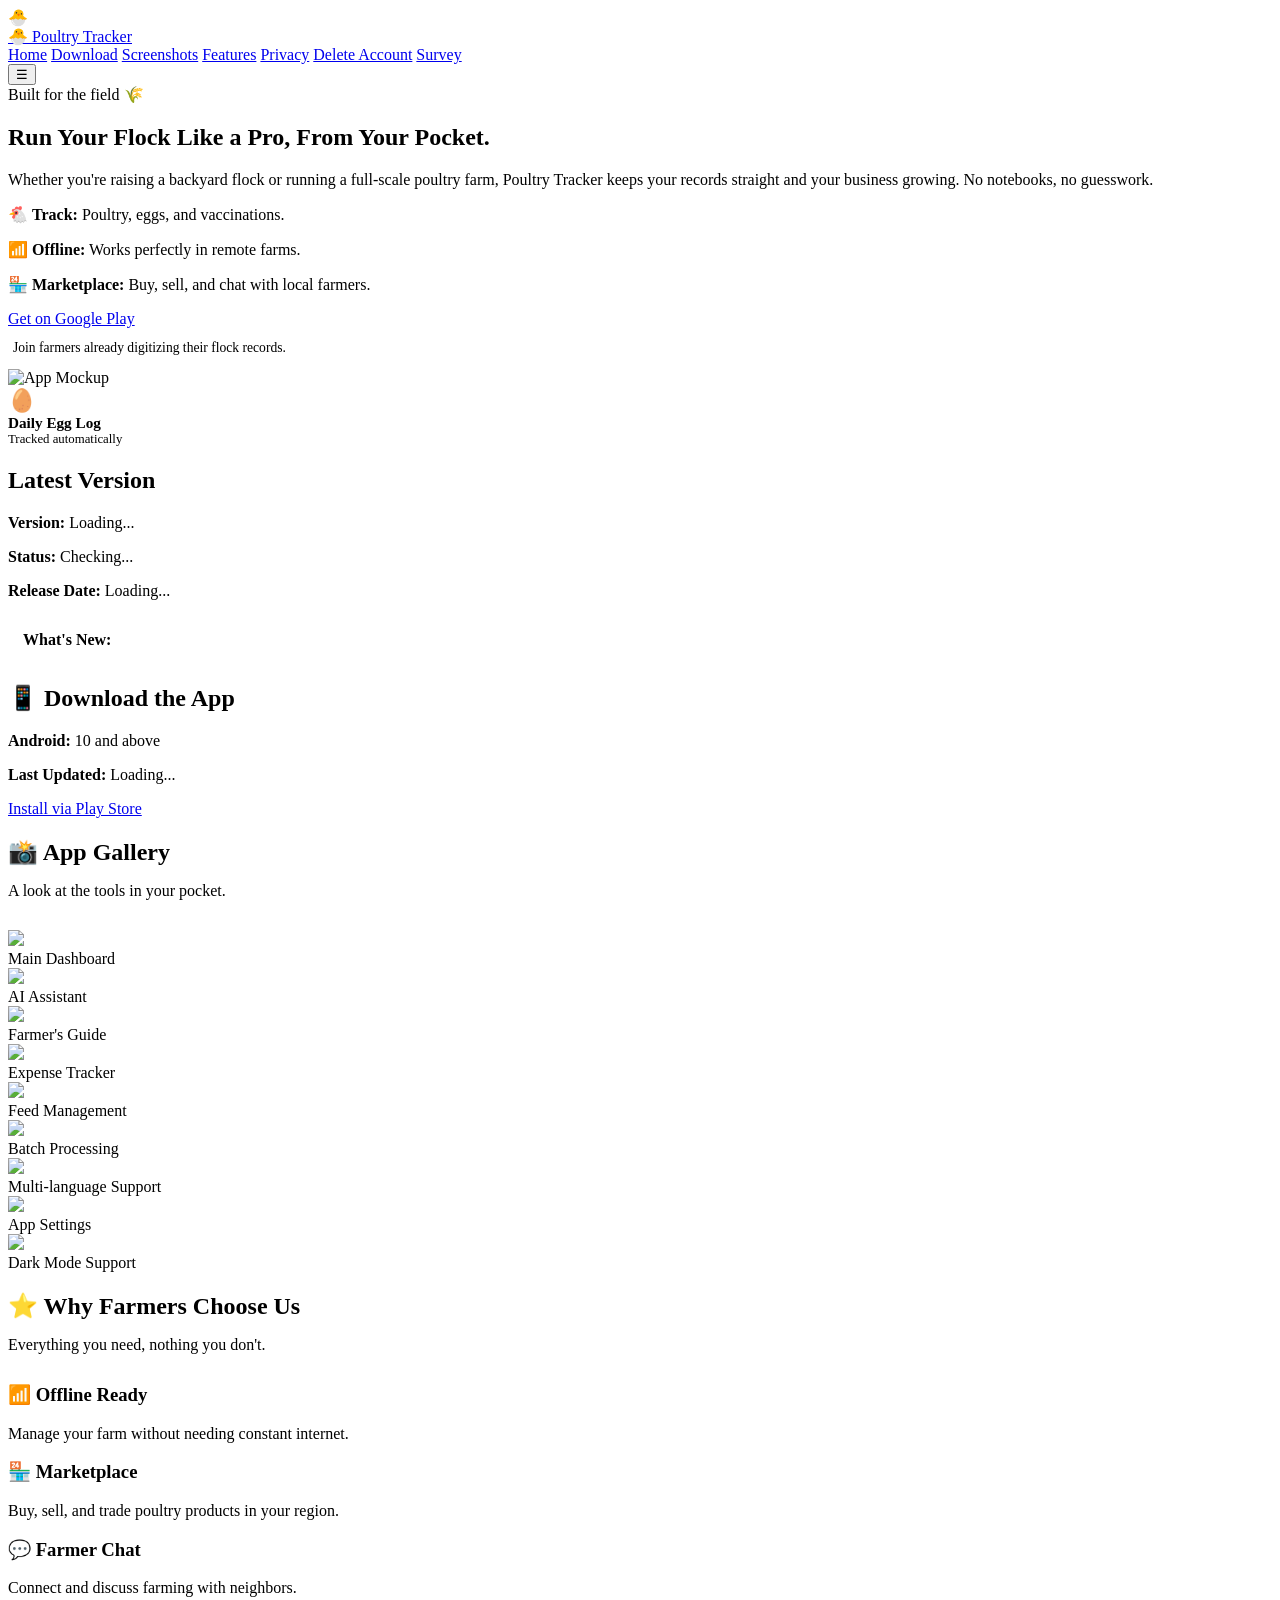
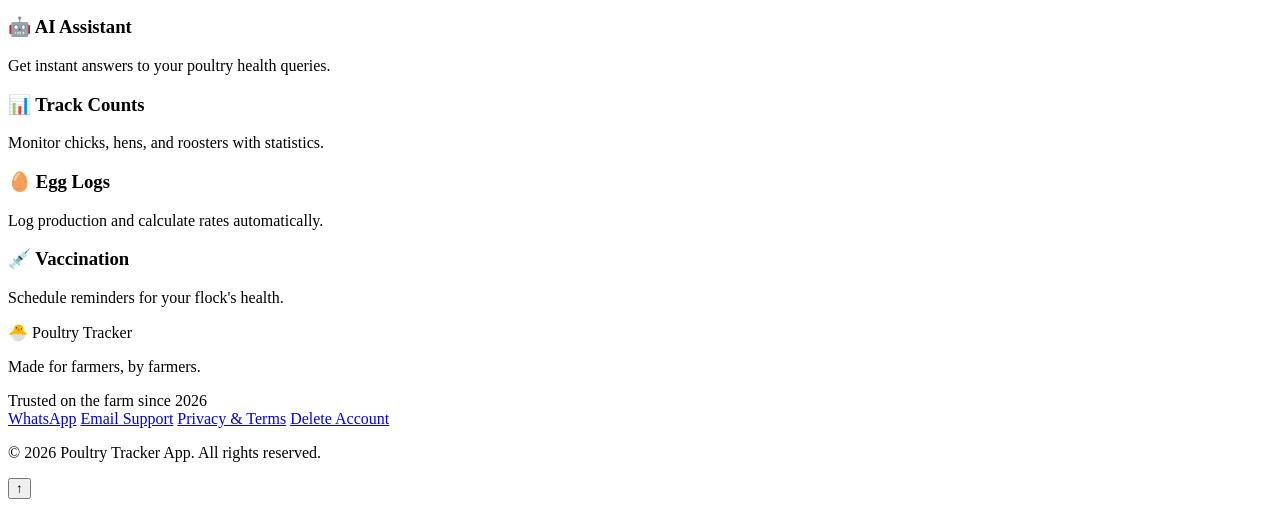
==== index.html @ 91d33f5c "update" ====
<!DOCTYPE html>
<html lang="en">
<head>
    <meta charset="UTF-8">
    <meta name="viewport" content="width=device-width, initial-scale=1.0">
    <title>Poultry Tracker App - Flock Management</title>
    <link href="https://fonts.googleapis.com/css2?family=Fraunces:wght@600;700&family=Inter:wght@400;500;600;700&display=swap" rel="stylesheet">
    <link rel="stylesheet" href="./css/styles.css">
    <link rel="icon" href="data:image/svg+xml,<svg xmlns=%22http://www.w3.org/2000/svg%22 viewBox=%220 0 100 100%22><text y=%22.9em%22 font-size=%2290%22>🐣</text></svg>">
</head>
<body>
    <div class="page-loader" id="pageLoader">🐣</div>

    <nav class="main-nav" id="mainNav">
        <div class="nav-container">
            <a href="index.html" class="nav-logo"><span>🐣</span> Poultry Tracker</a>
            <div class="nav-links" id="navLinks">
                <a href="#home" class="nav-link">Home</a>
                <a href="#download" class="nav-link">Download</a>
                <a href="#screenshots" class="nav-link">Screenshots</a>
                <a href="#features" class="nav-link">Features</a>
                <a href="privacy.html" class="nav-link">Privacy</a>
                <a href="delete.html" class="nav-link">Delete Account</a>
                <a href="survey/index.html" class="nav-link">Survey</a>
            </div>
            <button class="mobile-menu-btn" id="mobileMenuBtn">☰</button>
        </div>
    </nav>

    <section class="hero" id="home">
        <div class="hero-container">
            <div class="hero-content">
                <span class="badge">Built for the field 🌾</span>
                <h1 class="hero-title">Run Your Flock Like a Pro, <span>From Your Pocket.</span></h1>

                <p class="hero-subtitle">
                    Whether you're raising a backyard flock or running a full-scale poultry farm, Poultry Tracker
                    keeps your records straight and your business growing. No notebooks, no guesswork.
                </p>

                <div class="hero-features-mini">
                    <p>🐔 <strong>Track:</strong> Poultry, eggs, and vaccinations.</p>
                    <p>📶 <strong>Offline:</strong> Works perfectly in remote farms.</p>
                    <p>🏪 <strong>Marketplace:</strong> Buy, sell, and chat with local farmers.</p>
                </div>

                <div>
                    <a href="https://play.google.com/store/apps/details?id=com.knightdale.poultrytracker" class="download-btn">
                        <span>Get on Google Play</span>
                    </a>
                    <p style="font-size: 0.85rem; color: var(--soil-soft); margin-top: 12px; margin-left: 5px;">
                        Join farmers already digitizing their flock records.
                    </p>
                </div>
            </div>

            <div class="hero-mockup">
                <div class="mockup-wrapper">
                    <img src="images/menu.jpeg" alt="App Mockup">
                    <div class="floating-stat">
                        <span style="font-size: 1.4rem;">🥚</span>
                        <div>
                            <div style="font-weight: 700; font-size: 0.95rem;">Daily Egg Log</div>
                            <div style="font-size: 0.8rem; color: var(--soil-soft);">Tracked automatically</div>
                        </div>
                    </div>
                </div>
            </div>
        </div>
    </section>

    <div class="section-divider"></div>

    <div class="section">
        <h2>Latest Version</h2>
        <div class="version-card" id="version">
            <p><strong>Version:</strong> <span id="versionNumber">Loading...</span></p>
            <p><strong>Status:</strong> <span id="updateStatus">Checking...</span></p>
            <p><strong>Release Date:</strong> <span id="releaseDate">Loading...</span></p>
            <div style="margin-top: 15px; padding: 15px; background: var(--bg-main); border-radius: 12px;">
                <strong>What's New:</strong>
                <div id="releaseNotes"></div>
            </div>
        </div>
    </div>

    <section class="section" id="download">
        <h2>📱 Download the App</h2>
        <div class="version-card">
            <p><strong>Android:</strong> 10 and above</p>
            <p><strong>Last Updated:</strong> <span id="lastUpdated">Loading...</span></p>
        </div>
        <a href="https://play.google.com/store/apps/details?id=com.knightdale.poultrytracker" class="download-btn" style="margin: 20px 0;">
            <span>Install via Play Store</span>
        </a>
    </section>

    <div class="section-divider"></div>

    <section class="section" id="screenshots">
        <h2 style="margin-bottom: 8px;">📸 App Gallery</h2>
        <p style="color: var(--soil-soft); margin-bottom: 30px;">A look at the tools in your pocket.</p>
        <div class="screenshot-grid">
            <div class="screenshot-item"><img src="images/menu.jpeg"><div class="screenshot-caption">Main Dashboard</div></div>
            <div class="screenshot-item"><img src="images/chatbot.jpeg"><div class="screenshot-caption">AI Assistant</div></div>
            <div class="screenshot-item"><img src="images/farmers-guide.jpeg"><div class="screenshot-caption">Farmer's Guide</div></div>
            <div class="screenshot-item"><img src="images/expenses.jpeg"><div class="screenshot-caption">Expense Tracker</div></div>
            <div class="screenshot-item"><img src="images/poultryfeeds.jpeg"><div class="screenshot-caption">Feed Management</div></div>
            <div class="screenshot-item"><img src="images/processing.jpeg"><div class="screenshot-caption">Batch Processing</div></div>
            <div class="screenshot-item"><img src="images/languages.jpeg"><div class="screenshot-caption">Multi-language Support</div></div>
            <div class="screenshot-item"><img src="images/settings.jpeg"><div class="screenshot-caption">App Settings</div></div>
            <div class="screenshot-item"><img src="images/dark-theme.jpeg"><div class="screenshot-caption">Dark Mode Support</div></div>
        </div>
    </section>

    <div class="section-divider"></div>

    <section class="section" id="features">
        <h2 style="margin-bottom: 8px;">⭐ Why Farmers Choose Us</h2>
        <p style="color: var(--soil-soft); margin-bottom: 30px;">Everything you need, nothing you don't.</p>
        <div class="features-grid">
            <div class="feature-card"><h3>📶 Offline Ready</h3><p>Manage your farm without needing constant internet.</p></div>
            <div class="feature-card"><h3>🏪 Marketplace</h3><p>Buy, sell, and trade poultry products in your region.</p></div>
            <div class="feature-card"><h3>💬 Farmer Chat</h3><p>Connect and discuss farming with neighbors.</p></div>
            <div class="feature-card"><h3>🤖 AI Assistant</h3><p>Get instant answers to your poultry health queries.</p></div>
            <div class="feature-card"><h3>📊 Track Counts</h3><p>Monitor chicks, hens, and roosters with statistics.</p></div>
            <div class="feature-card"><h3>🥚 Egg Logs</h3><p>Log production and calculate rates automatically.</p></div>
            <div class="feature-card"><h3>💉 Vaccination</h3><p>Schedule reminders for your flock's health.</p></div>
        </div>
    </section>

    <footer>
        <p class="footer-tagline">🐣 Poultry Tracker</p>
        <p>Made for farmers, by farmers.</p>
        <div class="footer-stamp">Trusted on the farm since 2026</div>
        <div class="contact-links">
            <a href="https://wa.me/254799610782" class="contact-link">WhatsApp</a>
            <a href="mailto:jonahjjed@gmail.com" class="contact-link">Email Support</a>
            <a href="privacy.html" class="contact-link">Privacy & Terms</a>
            <a href="delete-account.html" class="contact-link">Delete Account</a>
        </div>
        <p class="footer-copy">&copy; 2026 Poultry Tracker App. All rights reserved.</p>
    </footer>

    <button class="back-to-top" id="backToTop">↑</button>

    <script src="./js/app.js"></script>
</body>
</html>
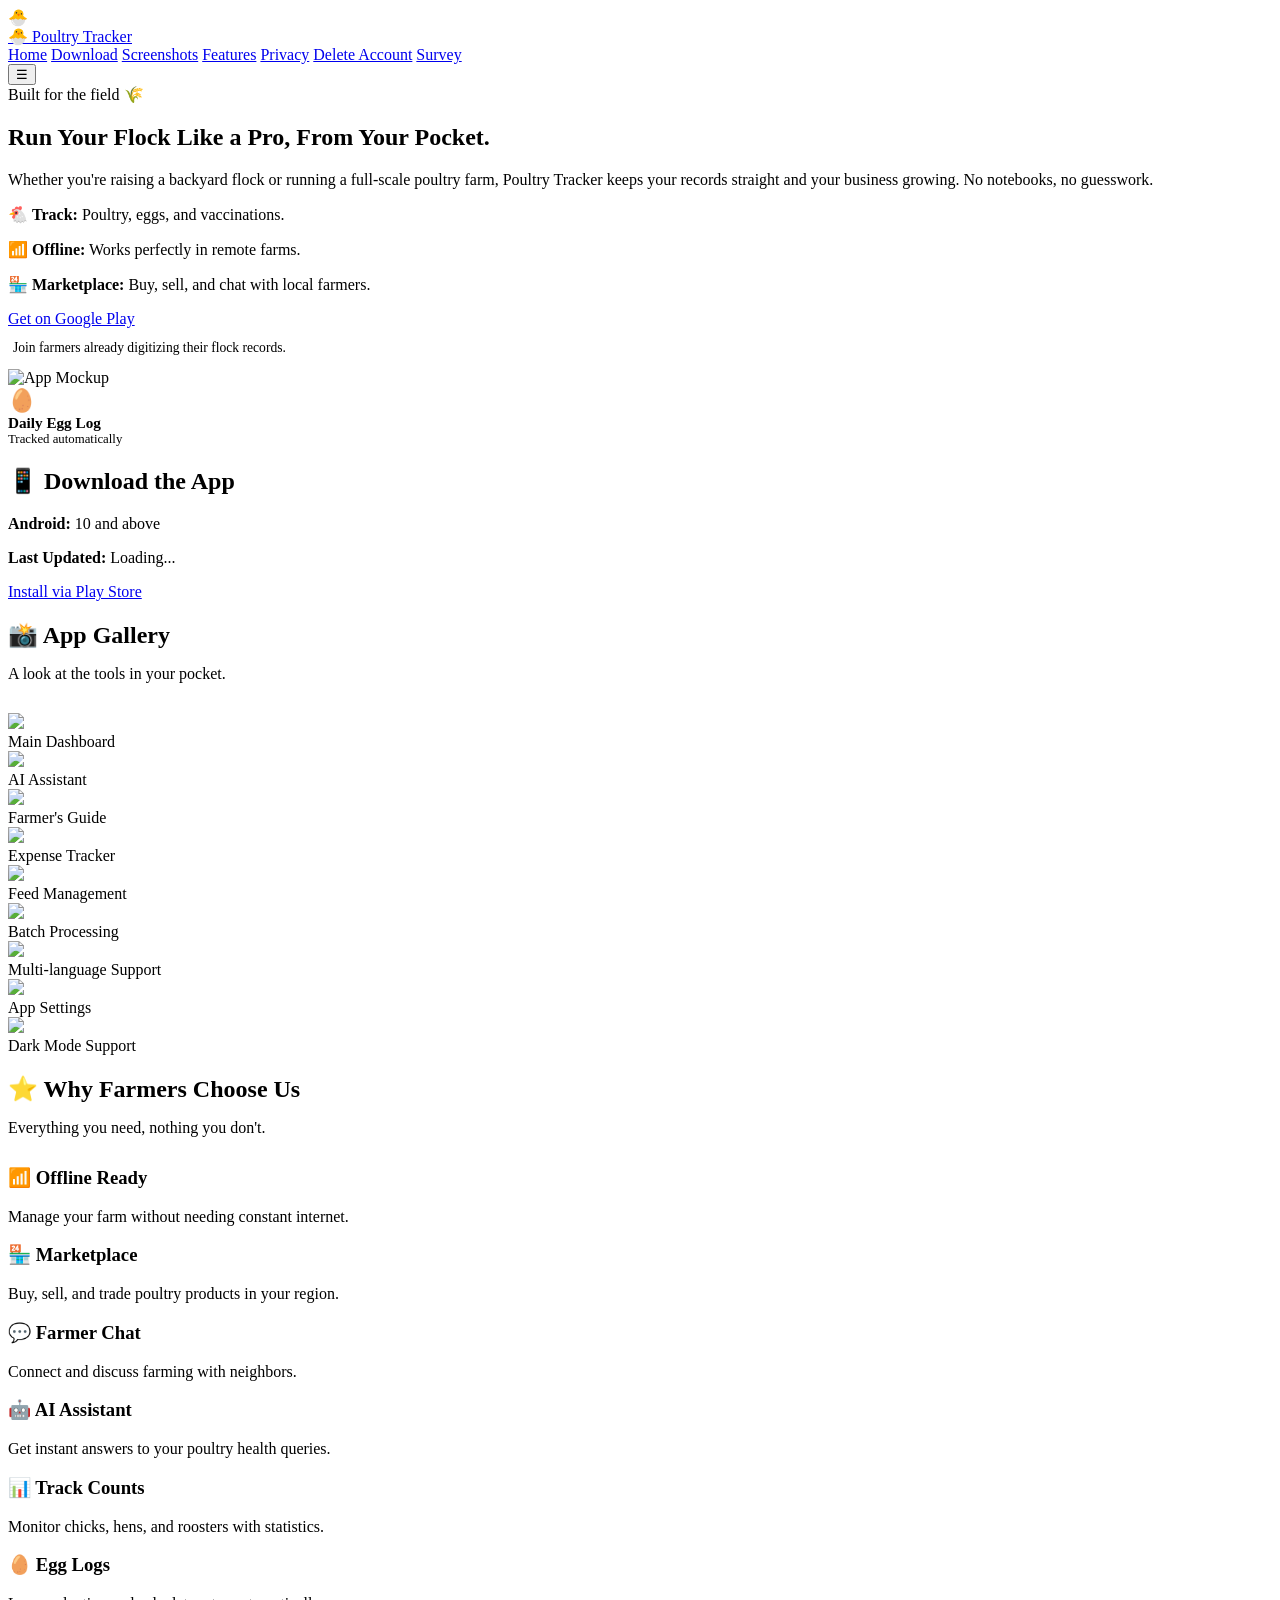
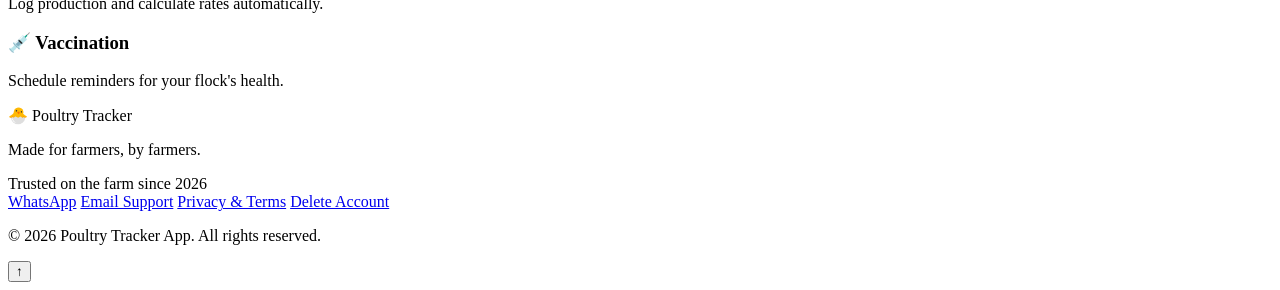
==== commit a2ea6062: "commit" ====
--- a/index.html
+++ b/index.html
@@ -71,19 +71,6 @@
 
     <div class="section-divider"></div>
 
-    <div class="section">
-        <h2>Latest Version</h2>
-        <div class="version-card" id="version">
-            <p><strong>Version:</strong> <span id="versionNumber">Loading...</span></p>
-            <p><strong>Status:</strong> <span id="updateStatus">Checking...</span></p>
-            <p><strong>Release Date:</strong> <span id="releaseDate">Loading...</span></p>
-            <div style="margin-top: 15px; padding: 15px; background: var(--bg-main); border-radius: 12px;">
-                <strong>What's New:</strong>
-                <div id="releaseNotes"></div>
-            </div>
-        </div>
-    </div>
-
     <section class="section" id="download">
         <h2>📱 Download the App</h2>
         <div class="version-card">
@@ -134,10 +121,10 @@
         <p>Made for farmers, by farmers.</p>
         <div class="footer-stamp">Trusted on the farm since 2026</div>
         <div class="contact-links">
-            <a href="https://wa.me/254799610782" class="contact-link">WhatsApp</a>
-            <a href="mailto:jonahjjed@gmail.com" class="contact-link">Email Support</a>
+            <a href="https://wa.me/2547100530702" class="contact-link">WhatsApp</a>
+            <a href="mailto:poultrytracker1@gmail.com" class="contact-link">Email Support</a>
             <a href="privacy.html" class="contact-link">Privacy & Terms</a>
-            <a href="delete-account.html" class="contact-link">Delete Account</a>
+            <a href="delete.html" class="contact-link">Delete Account</a>
         </div>
         <p class="footer-copy">&copy; 2026 Poultry Tracker App. All rights reserved.</p>
     </footer>
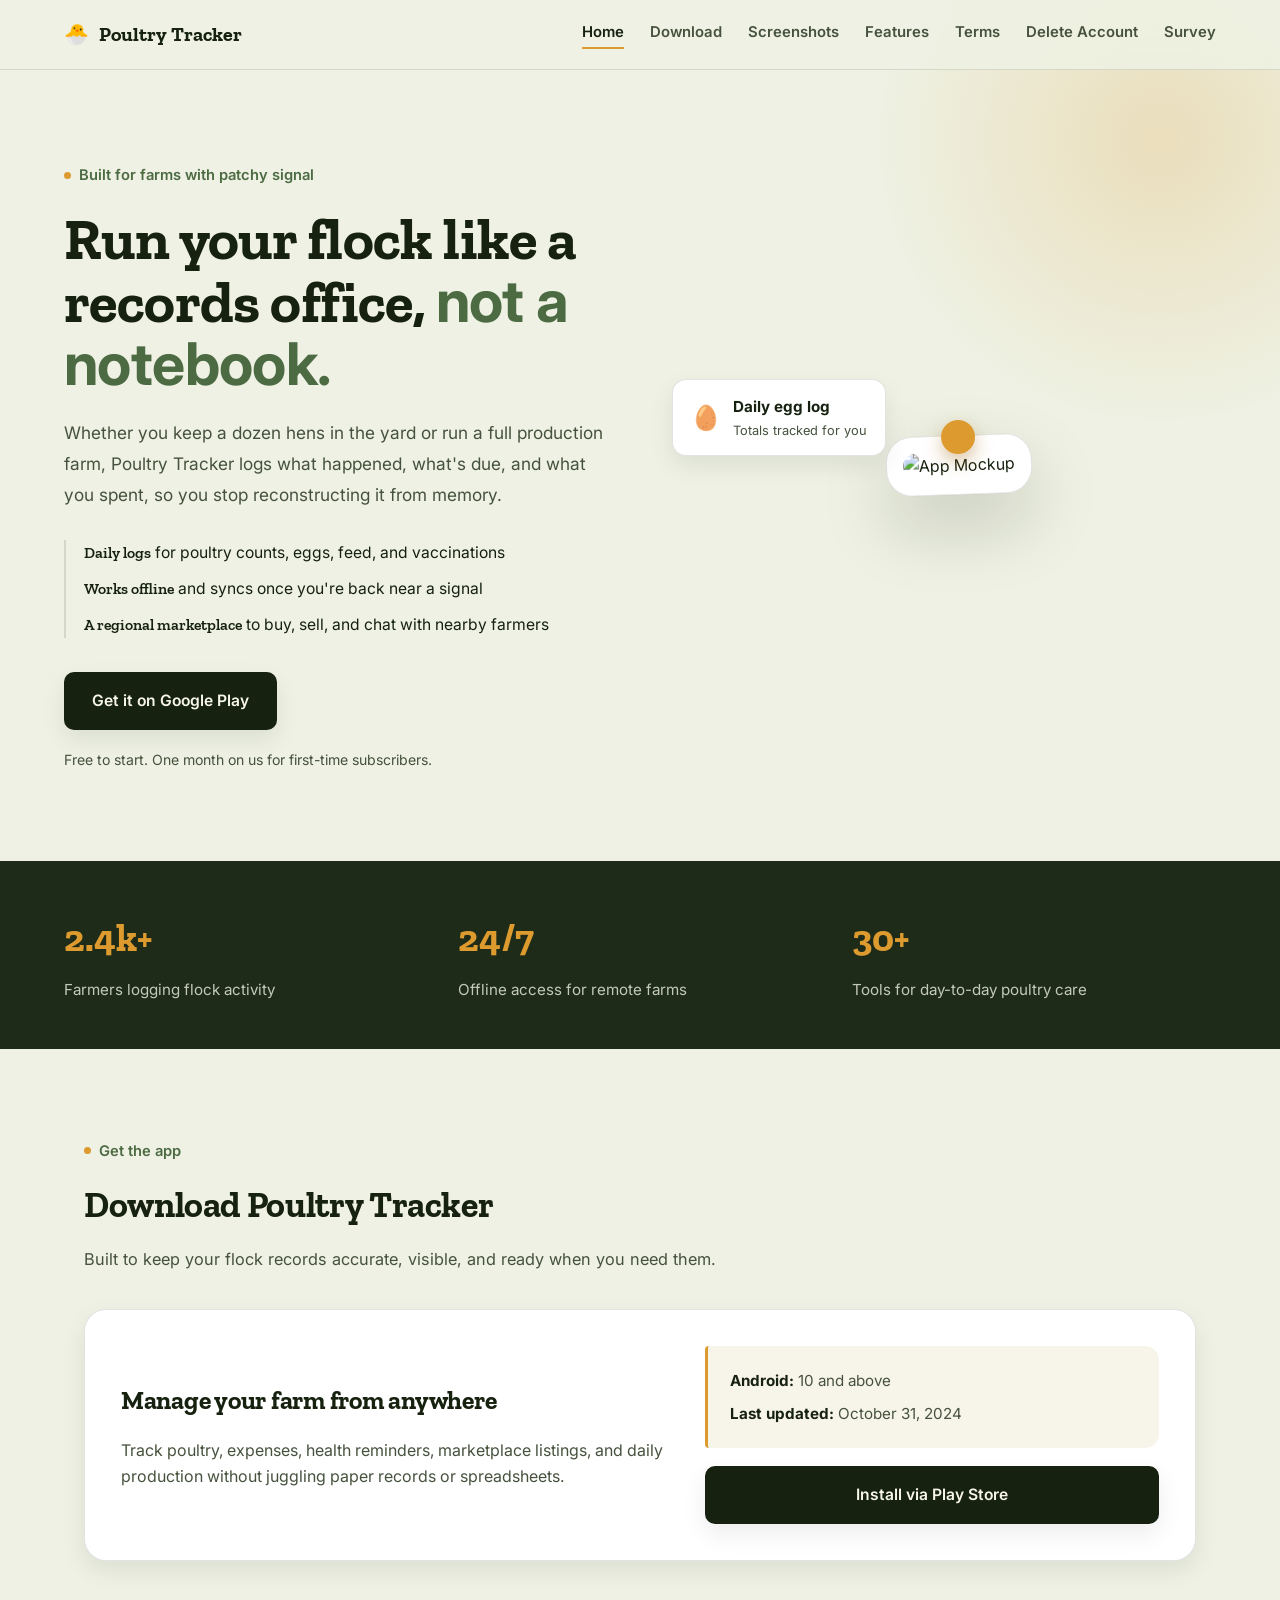
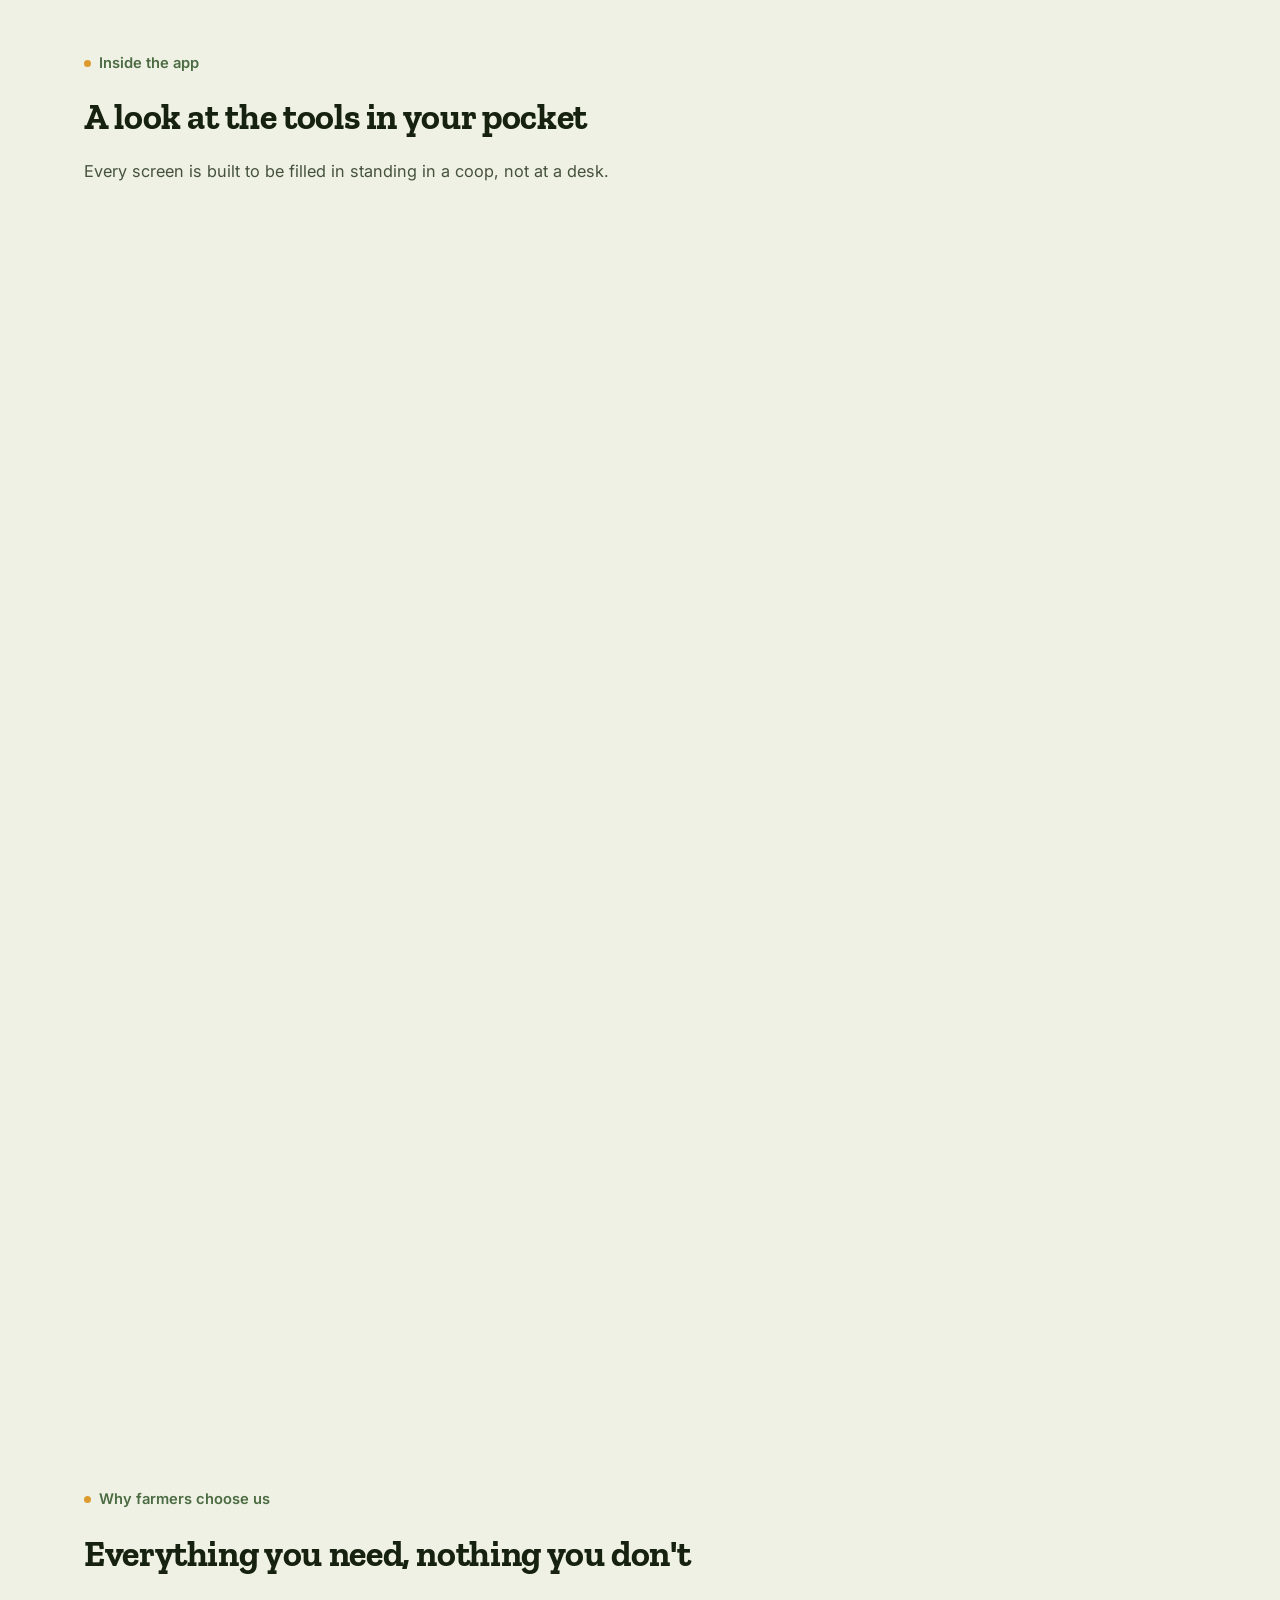
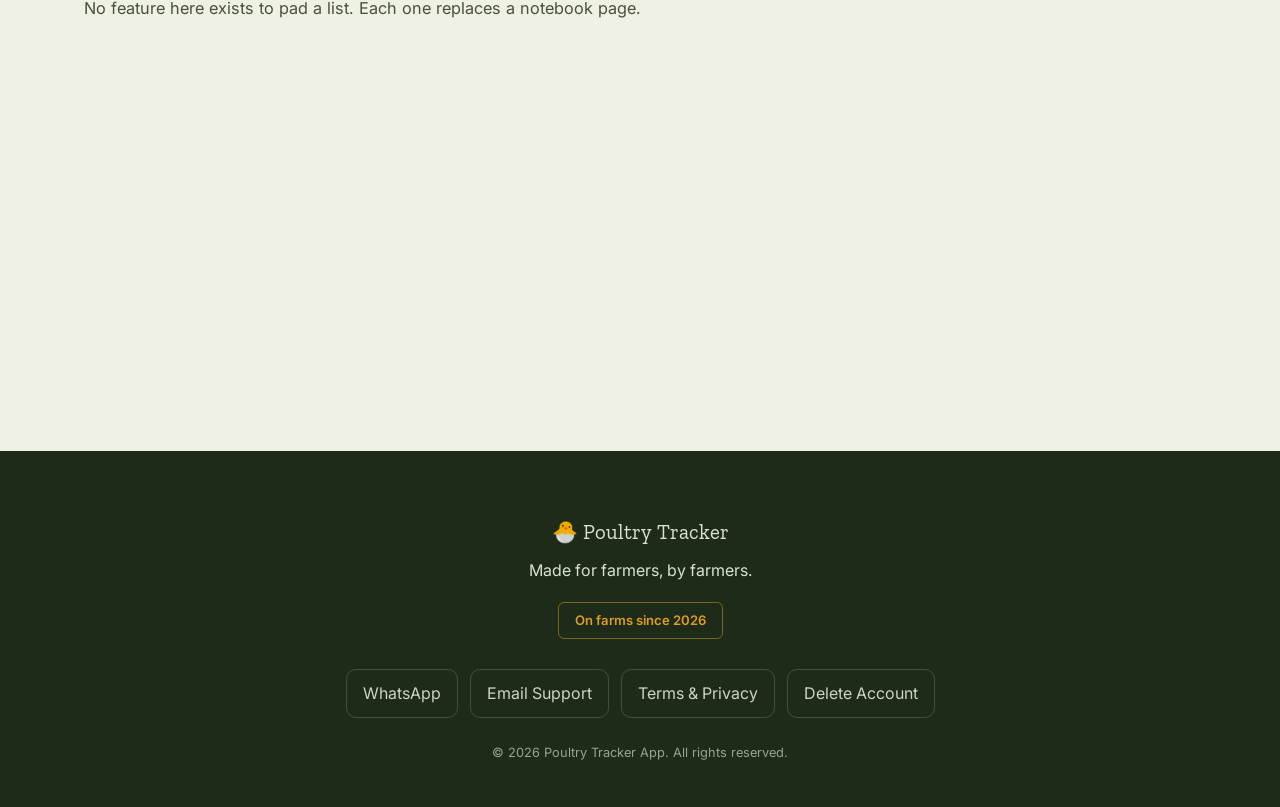
==== commit 996a48ae: "UPDATE" ====
--- a/index.html
+++ b/index.html
@@ -4,7 +4,7 @@
     <meta charset="UTF-8">
     <meta name="viewport" content="width=device-width, initial-scale=1.0">
     <title>Poultry Tracker App - Flock Management</title>
-    <link href="https://fonts.googleapis.com/css2?family=Fraunces:wght@600;700&family=Inter:wght@400;500;600;700&display=swap" rel="stylesheet">
+    <link href="https://fonts.googleapis.com/css2?family=Zilla+Slab:wght@500;600;700&family=Inter:wght@400;500;600;700&display=swap" rel="stylesheet">
     <link rel="stylesheet" href="./css/styles.css">
     <link rel="icon" href="data:image/svg+xml,<svg xmlns=%22http://www.w3.org/2000/svg%22 viewBox=%220 0 100 100%22><text y=%22.9em%22 font-size=%2290%22>🐣</text></svg>">
 </head>
@@ -19,7 +19,7 @@
                 <a href="#download" class="nav-link">Download</a>
                 <a href="#screenshots" class="nav-link">Screenshots</a>
                 <a href="#features" class="nav-link">Features</a>
-                <a href="privacy.html" class="nav-link">Privacy</a>
+                <a href="privacy.html" class="nav-link">Terms</a>
                 <a href="delete.html" class="nav-link">Delete Account</a>
                 <a href="survey/index.html" class="nav-link">Survey</a>
             </div>
@@ -28,65 +28,95 @@
     </nav>
 
     <section class="hero" id="home">
+        <div class="hero-bg" id="heroBg"></div>
         <div class="hero-container">
             <div class="hero-content">
-                <span class="badge">Built for the field 🌾</span>
-                <h1 class="hero-title">Run Your Flock Like a Pro, <span>From Your Pocket.</span></h1>
+                <span class="eyebrow">Built for farms with patchy signal</span>
+                <h1 class="hero-title">Run your flock like a records office, <em>not a notebook.</em></h1>
 
                 <p class="hero-subtitle">
-                    Whether you're raising a backyard flock or running a full-scale poultry farm, Poultry Tracker
-                    keeps your records straight and your business growing. No notebooks, no guesswork.
+                    Whether you keep a dozen hens in the yard or run a full production farm, Poultry Tracker
+                    logs what happened, what's due, and what you spent, so you stop reconstructing it from memory.
                 </p>
 
-                <div class="hero-features-mini">
-                    <p>🐔 <strong>Track:</strong> Poultry, eggs, and vaccinations.</p>
-                    <p>📶 <strong>Offline:</strong> Works perfectly in remote farms.</p>
-                    <p>🏪 <strong>Marketplace:</strong> Buy, sell, and chat with local farmers.</p>
+                <div class="field-notes">
+                    <p><strong>Daily logs</strong> for poultry counts, eggs, feed, and vaccinations</p>
+                    <p><strong>Works offline</strong> and syncs once you're back near a signal</p>
+                    <p><strong>A regional marketplace</strong> to buy, sell, and chat with nearby farmers</p>
                 </div>
 
-                <div>
+                <div class="hero-actions">
                     <a href="https://play.google.com/store/apps/details?id=com.knightdale.poultrytracker" class="download-btn">
-                        <span>Get on Google Play</span>
+                        <span>Get it on Google Play</span>
                     </a>
-                    <p style="font-size: 0.85rem; color: var(--soil-soft); margin-top: 12px; margin-left: 5px;">
-                        Join farmers already digitizing their flock records.
-                    </p>
+                    <p class="hero-note">Free to start. One month on us for first-time subscribers.</p>
                 </div>
             </div>
 
             <div class="hero-mockup">
                 <div class="mockup-wrapper">
+                    <span class="mockup-pin"></span>
                     <img src="images/menu.jpeg" alt="App Mockup">
-                    <div class="floating-stat">
-                        <span style="font-size: 1.4rem;">🥚</span>
-                        <div>
-                            <div style="font-weight: 700; font-size: 0.95rem;">Daily Egg Log</div>
-                            <div style="font-size: 0.8rem; color: var(--soil-soft);">Tracked automatically</div>
-                        </div>
+                </div>
+                <div class="floating-stat">
+                    <span class="floating-stat-figure">🥚</span>
+                    <div>
+                        <div class="floating-stat-title">Daily egg log</div>
+                        <div class="floating-stat-sub">Totals tracked for you</div>
                     </div>
                 </div>
             </div>
         </div>
     </section>
 
-    <div class="section-divider"></div>
+    <div class="stats-strip">
+        <div class="stats-strip-inner">
+            <div class="stat-box">
+                <span class="stat-number">2.4k+</span>
+                <span class="stat-label">Farmers logging flock activity</span>
+            </div>
+            <div class="stat-box">
+                <span class="stat-number">24/7</span>
+                <span class="stat-label">Offline access for remote farms</span>
+            </div>
+            <div class="stat-box">
+                <span class="stat-number">30+</span>
+                <span class="stat-label">Tools for day-to-day poultry care</span>
+            </div>
+        </div>
+    </div>
 
     <section class="section" id="download">
-        <h2>📱 Download the App</h2>
-        <div class="version-card">
-            <p><strong>Android:</strong> 10 and above</p>
-            <p><strong>Last Updated:</strong> <span id="lastUpdated">Loading...</span></p>
+        <div class="section-header">
+            <span class="eyebrow">Get the app</span>
+            <h2>Download Poultry Tracker</h2>
+            <p class="section-lead">Built to keep your flock records accurate, visible, and ready when you need them.</p>
         </div>
-        <a href="https://play.google.com/store/apps/details?id=com.knightdale.poultrytracker" class="download-btn" style="margin: 20px 0;">
-            <span>Install via Play Store</span>
-        </a>
+
+        <div class="download-surface">
+            <div class="download-copy">
+                <h3>Manage your farm from anywhere</h3>
+                <p>Track poultry, expenses, health reminders, marketplace listings, and daily production without juggling paper records or spreadsheets.</p>
+            </div>
+
+            <div>
+                <div class="version-card">
+                    <p><strong>Android:</strong> 10 and above</p>
+                    <p><strong>Last updated:</strong> <span id="lastUpdated">01 Oct 2026</span></p>
+                </div>
+                <a href="https://play.google.com/store/apps/details?id=com.knightdale.poultrytracker" class="download-btn" style="margin-top: 18px; width: 100%;">
+                    <span>Install via Play Store</span>
+                </a>
+            </div>
+        </div>
     </section>
 
-    <div class="section-divider"></div>
-
     <section class="section" id="screenshots">
-        <h2 style="margin-bottom: 8px;">📸 App Gallery</h2>
-        <p style="color: var(--soil-soft); margin-bottom: 30px;">A look at the tools in your pocket.</p>
+        <div class="section-header">
+            <span class="eyebrow">Inside the app</span>
+            <h2>A look at the tools in your pocket</h2>
+            <p class="section-lead">Every screen is built to be filled in standing in a coop, not at a desk.</p>
+        </div>
         <div class="screenshot-grid">
             <div class="screenshot-item"><img src="images/menu.jpeg"><div class="screenshot-caption">Main Dashboard</div></div>
             <div class="screenshot-item"><img src="images/chatbot.jpeg"><div class="screenshot-caption">AI Assistant</div></div>
@@ -100,30 +130,31 @@
         </div>
     </section>
 
-    <div class="section-divider"></div>
-
     <section class="section" id="features">
-        <h2 style="margin-bottom: 8px;">⭐ Why Farmers Choose Us</h2>
-        <p style="color: var(--soil-soft); margin-bottom: 30px;">Everything you need, nothing you don't.</p>
+        <div class="section-header">
+            <span class="eyebrow">Why farmers choose us</span>
+            <h2>Everything you need, nothing you don't</h2>
+            <p class="section-lead">No feature here exists to pad a list. Each one replaces a notebook page.</p>
+        </div>
         <div class="features-grid">
-            <div class="feature-card"><h3>📶 Offline Ready</h3><p>Manage your farm without needing constant internet.</p></div>
-            <div class="feature-card"><h3>🏪 Marketplace</h3><p>Buy, sell, and trade poultry products in your region.</p></div>
-            <div class="feature-card"><h3>💬 Farmer Chat</h3><p>Connect and discuss farming with neighbors.</p></div>
-            <div class="feature-card"><h3>🤖 AI Assistant</h3><p>Get instant answers to your poultry health queries.</p></div>
-            <div class="feature-card"><h3>📊 Track Counts</h3><p>Monitor chicks, hens, and roosters with statistics.</p></div>
-            <div class="feature-card"><h3>🥚 Egg Logs</h3><p>Log production and calculate rates automatically.</p></div>
-            <div class="feature-card"><h3>💉 Vaccination</h3><p>Schedule reminders for your flock's health.</p></div>
+            <div class="feature-card"><h3>Offline ready</h3><p>Manage your farm without needing constant internet.</p></div>
+            <div class="feature-card"><h3>Marketplace</h3><p>Buy, sell, and trade poultry products in your region.</p></div>
+            <div class="feature-card"><h3>Farmer chat</h3><p>Connect and discuss farming with neighbors.</p></div>
+            <div class="feature-card"><h3>AI assistant</h3><p>Get instant answers to your poultry health queries.</p></div>
+            <div class="feature-card"><h3>Flock counts</h3><p>Monitor chicks, hens, and roosters with statistics.</p></div>
+            <div class="feature-card"><h3>Egg logs</h3><p>Log production and calculate rates automatically.</p></div>
+            <div class="feature-card"><h3>Vaccination reminders</h3><p>Schedule reminders for your flock's health.</p></div>
         </div>
     </section>
 
     <footer>
         <p class="footer-tagline">🐣 Poultry Tracker</p>
         <p>Made for farmers, by farmers.</p>
-        <div class="footer-stamp">Trusted on the farm since 2026</div>
+        <div class="footer-stamp">On farms since 2026</div>
         <div class="contact-links">
             <a href="https://wa.me/2547100530702" class="contact-link">WhatsApp</a>
             <a href="mailto:poultrytracker1@gmail.com" class="contact-link">Email Support</a>
-            <a href="privacy.html" class="contact-link">Privacy & Terms</a>
+            <a href="privacy.html" class="contact-link">Terms &amp; Privacy</a>
             <a href="delete.html" class="contact-link">Delete Account</a>
         </div>
         <p class="footer-copy">&copy; 2026 Poultry Tracker App. All rights reserved.</p>
--- a/css/styles.css
+++ b/css/styles.css
@@ -0,0 +1,751 @@
+:root {
+  --ink: #16210f;
+  --ink-soft: #46523d;
+  --bg: #eef1e3;
+  --bg-deep: #1d2b18;
+  --panel: #ffffff;
+  --panel-alt: #f7f5ea;
+  --line: rgba(22, 33, 15, 0.12);
+  --line-soft: rgba(22, 33, 15, 0.07);
+  --amber: #dd9b2f;
+  --amber-dark: #a86f1c;
+  --amber-soft: rgba(221, 155, 47, 0.14);
+  --moss: #4c6b43;
+  --moss-soft: rgba(76, 107, 67, 0.12);
+  --rust: #9c4530;
+  --rust-soft: rgba(156, 69, 48, 0.1);
+  --cream: #f7f5ea;
+  --shadow-lg: 0 30px 70px rgba(16, 24, 11, 0.18);
+  --shadow-sm: 0 10px 24px rgba(16, 24, 11, 0.08);
+}
+
+* {
+  margin: 0;
+  padding: 0;
+  box-sizing: border-box;
+  font-family: 'Inter', sans-serif;
+}
+
+html {
+  scroll-behavior: smooth;
+}
+
+body {
+  background: var(--bg);
+  color: var(--ink);
+  line-height: 1.65;
+  -webkit-font-smoothing: antialiased;
+  text-rendering: optimizeLegibility;
+  overflow-x: hidden;
+}
+
+img {
+  max-width: 100%;
+  display: block;
+}
+
+a {
+  color: inherit;
+}
+
+h1, h2, h3 {
+  font-family: 'Zilla Slab', serif;
+  font-weight: 700;
+  letter-spacing: -0.01em;
+  color: var(--ink);
+}
+
+.eyebrow {
+  display: inline-flex;
+  align-items: center;
+  gap: 8px;
+  font-size: 0.92rem;
+  font-weight: 600;
+  color: var(--moss);
+}
+
+.eyebrow::before {
+  content: '';
+  width: 7px;
+  height: 7px;
+  border-radius: 50%;
+  background: var(--amber);
+}
+
+.main-nav {
+  position: fixed;
+  top: 0;
+  left: 0;
+  width: 100%;
+  z-index: 1000;
+  padding: 18px 5%;
+  background: rgba(238, 241, 227, 0.86);
+  backdrop-filter: blur(12px);
+  border-bottom: 1px solid var(--line);
+  transition: transform 0.3s ease;
+}
+
+.main-nav.hidden {
+  transform: translateY(-120%);
+}
+
+.nav-container {
+  max-width: 1240px;
+  margin: 0 auto;
+  display: flex;
+  align-items: center;
+  justify-content: space-between;
+  gap: 20px;
+}
+
+.nav-logo {
+  display: inline-flex;
+  align-items: center;
+  gap: 10px;
+  text-decoration: none;
+  color: var(--ink);
+  font-family: 'Zilla Slab', serif;
+  font-size: 1.25rem;
+  font-weight: 700;
+}
+
+.nav-links {
+  display: flex;
+  align-items: center;
+  gap: 26px;
+}
+
+.nav-link {
+  position: relative;
+  text-decoration: none;
+  color: var(--ink-soft);
+  font-size: 0.93rem;
+  font-weight: 600;
+  padding-bottom: 4px;
+}
+
+.nav-link::after {
+  content: '';
+  position: absolute;
+  left: 0;
+  bottom: 0;
+  width: 0;
+  height: 2px;
+  background: var(--amber);
+  transition: width 0.2s ease;
+}
+
+.nav-link:hover,
+.nav-link.active {
+  color: var(--ink);
+}
+
+.nav-link:hover::after,
+.nav-link.active::after {
+  width: 100%;
+}
+
+.mobile-menu-btn {
+  display: none;
+  font-size: 1.5rem;
+  background: transparent;
+  border: none;
+  color: var(--ink);
+  cursor: pointer;
+}
+
+.hero {
+  position: relative;
+  padding: 160px 5% 90px;
+  overflow: hidden;
+}
+
+.hero-bg {
+  position: absolute;
+  top: -120px;
+  right: -140px;
+  width: 520px;
+  height: 520px;
+  border-radius: 50%;
+  background: radial-gradient(circle, rgba(221, 155, 47, 0.22), transparent 70%);
+  z-index: 0;
+  pointer-events: none;
+}
+
+.hero-container {
+  position: relative;
+  z-index: 1;
+  max-width: 1240px;
+  margin: 0 auto;
+  display: grid;
+  grid-template-columns: 1.05fr 0.95fr;
+  gap: 70px;
+  align-items: center;
+}
+
+.hero-content {
+  max-width: 580px;
+}
+
+.hero-title {
+  font-size: clamp(2.5rem, 4.6vw, 4rem);
+  line-height: 1.06;
+  margin: 20px 0 20px;
+}
+
+.hero-title em {
+  font-style: normal;
+  color: var(--moss);
+}
+
+.hero-subtitle {
+  max-width: 540px;
+  color: var(--ink-soft);
+  font-size: 1.08rem;
+  line-height: 1.8;
+}
+
+.field-notes {
+  display: grid;
+  gap: 10px;
+  margin: 30px 0 34px;
+  border-left: 2px solid var(--line);
+  padding-left: 18px;
+}
+
+.field-notes p {
+  color: var(--ink);
+  font-size: 0.98rem;
+}
+
+.field-notes strong {
+  font-family: 'Zilla Slab', serif;
+  font-weight: 600;
+}
+
+.hero-actions {
+  display: flex;
+  flex-wrap: wrap;
+  gap: 18px;
+  align-items: center;
+}
+
+.download-btn,
+.btn-primary {
+  display: inline-flex;
+  align-items: center;
+  justify-content: center;
+  padding: 16px 28px;
+  border-radius: 10px;
+  background: var(--ink);
+  color: var(--cream);
+  text-decoration: none;
+  font-weight: 600;
+  font-size: 0.98rem;
+  box-shadow: var(--shadow-sm);
+  transition: transform 0.2s ease, box-shadow 0.2s ease, background 0.2s ease;
+}
+
+.download-btn:hover,
+.btn-primary:hover {
+  transform: translateY(-2px);
+  background: var(--bg-deep);
+  box-shadow: var(--shadow-lg);
+}
+
+.hero-note {
+  color: var(--ink-soft);
+  font-size: 0.88rem;
+}
+
+.hero-mockup {
+  position: relative;
+  display: flex;
+  justify-content: center;
+}
+
+.mockup-wrapper {
+  position: relative;
+  padding: 16px;
+  border-radius: 26px;
+  background: var(--panel);
+  border: 1px solid var(--line);
+  box-shadow: var(--shadow-lg);
+  transform: rotate(-2deg);
+}
+
+.mockup-wrapper img {
+  width: min(100%, 340px);
+  border-radius: 18px;
+}
+
+.mockup-pin {
+  position: absolute;
+  top: -16px;
+  left: 50%;
+  transform: translateX(-50%);
+  width: 34px;
+  height: 34px;
+  border-radius: 50%;
+  background: var(--amber);
+  box-shadow: 0 8px 18px rgba(168, 111, 28, 0.4);
+}
+
+.floating-stat {
+  position: absolute;
+  left: -30px;
+  bottom: 40px;
+  display: flex;
+  align-items: center;
+  gap: 12px;
+  padding: 14px 18px;
+  background: var(--panel);
+  border: 1px solid var(--line);
+  border-radius: 14px;
+  box-shadow: var(--shadow-sm);
+}
+
+.floating-stat-figure {
+  font-size: 1.5rem;
+}
+
+.floating-stat-title {
+  font-weight: 700;
+  font-size: 0.95rem;
+}
+
+.floating-stat-sub {
+  font-size: 0.8rem;
+  color: var(--ink-soft);
+}
+
+.stats-strip {
+  background: var(--bg-deep);
+  padding: 46px 5%;
+}
+
+.stats-strip-inner {
+  max-width: 1240px;
+  margin: 0 auto;
+  display: grid;
+  grid-template-columns: repeat(3, minmax(0, 1fr));
+  gap: 30px;
+}
+
+.stat-box {
+  text-align: left;
+}
+
+.stat-number {
+  display: block;
+  font-family: 'Zilla Slab', serif;
+  font-size: clamp(2rem, 3vw, 2.8rem);
+  font-weight: 700;
+  color: var(--amber);
+  margin-bottom: 6px;
+}
+
+.stat-label {
+  color: rgba(238, 241, 227, 0.8);
+  font-size: 0.95rem;
+}
+
+.section {
+  max-width: 1240px;
+  margin: 0 auto;
+  padding: 90px 5% 0;
+}
+
+.section-header {
+  display: flex;
+  flex-direction: column;
+  gap: 12px;
+  margin-bottom: 36px;
+  max-width: 640px;
+}
+
+.section h2 {
+  font-size: clamp(1.9rem, 2.8vw, 2.5rem);
+}
+
+.section-lead {
+  color: var(--ink-soft);
+  font-size: 1.02rem;
+}
+
+.download-surface {
+  display: grid;
+  grid-template-columns: 1.1fr 0.9fr;
+  gap: 30px;
+  align-items: center;
+  background: var(--panel);
+  border: 1px solid var(--line);
+  border-radius: 22px;
+  padding: 36px;
+  box-shadow: var(--shadow-sm);
+}
+
+.download-copy {
+  display: grid;
+  gap: 14px;
+}
+
+.download-copy h3 {
+  font-size: clamp(1.5rem, 2vw, 1.9rem);
+}
+
+.download-copy p {
+  color: var(--ink-soft);
+}
+
+.version-card {
+  background: var(--panel-alt);
+  border-left: 3px solid var(--amber);
+  border-radius: 4px 14px 14px 4px;
+  padding: 22px 22px;
+  display: grid;
+  gap: 8px;
+}
+
+.version-card p {
+  color: var(--ink-soft);
+  font-size: 0.95rem;
+}
+
+.version-card strong {
+  color: var(--ink);
+}
+
+#updateStatus {
+  display: inline-flex;
+  width: fit-content;
+  padding: 6px 12px;
+  background: var(--moss-soft);
+  color: var(--moss);
+  border-radius: 6px;
+  font-size: 0.8rem;
+  font-weight: 700;
+}
+
+.features-grid {
+  display: grid;
+  grid-template-columns: repeat(auto-fit, minmax(250px, 1fr));
+  gap: 20px;
+}
+
+.feature-card {
+  background: var(--panel);
+  border: 1px solid var(--line);
+  border-left: 3px solid var(--moss);
+  border-radius: 4px 16px 16px 4px;
+  padding: 26px 22px;
+  box-shadow: var(--shadow-sm);
+  transition: transform 0.2s ease;
+}
+
+.feature-card:nth-child(3n+2) {
+  border-left-color: var(--amber);
+}
+
+.feature-card:nth-child(3n+3) {
+  border-left-color: var(--rust);
+}
+
+.feature-card:hover {
+  transform: translateY(-3px);
+}
+
+.feature-card h3 {
+  margin-bottom: 8px;
+  font-size: 1.12rem;
+}
+
+.feature-card p {
+  color: var(--ink-soft);
+  font-size: 0.95rem;
+}
+
+.screenshot-grid {
+  display: grid;
+  grid-template-columns: repeat(auto-fit, minmax(230px, 1fr));
+  gap: 20px;
+}
+
+.screenshot-item {
+  overflow: hidden;
+  border-radius: 16px;
+  border: 1px solid var(--line);
+  background: var(--panel);
+  box-shadow: var(--shadow-sm);
+  cursor: pointer;
+  transition: transform 0.2s ease, box-shadow 0.2s ease;
+}
+
+.screenshot-item:hover {
+  transform: translateY(-4px);
+  box-shadow: var(--shadow-lg);
+}
+
+.screenshot-item img {
+  width: 100%;
+  aspect-ratio: 4 / 5;
+  object-fit: cover;
+}
+
+.screenshot-caption {
+  padding: 12px 14px 16px;
+  text-align: center;
+  font-size: 0.85rem;
+  color: var(--ink-soft);
+  font-weight: 600;
+}
+
+.privacy-header {
+  padding: 160px 5% 40px;
+  max-width: 860px;
+  margin: 0 auto;
+}
+
+.privacy-header h1 {
+  font-size: clamp(2.1rem, 3.6vw, 2.9rem);
+  margin: 14px 0 8px;
+}
+
+.privacy-header p {
+  color: var(--ink-soft);
+}
+
+.privacy-content {
+  max-width: 860px;
+  margin: 0 auto;
+  padding: 0 5% 100px;
+}
+
+.privacy-section {
+  background: var(--panel);
+  border: 1px solid var(--line);
+  border-radius: 18px;
+  padding: 30px 28px;
+  box-shadow: var(--shadow-sm);
+  margin-bottom: 20px;
+}
+
+.privacy-section h2 {
+  font-size: 1.4rem;
+  margin-bottom: 10px;
+}
+
+.privacy-section h3 {
+  font-size: 1.08rem;
+  margin: 24px 0 10px;
+}
+
+.privacy-section p,
+.privacy-section li {
+  color: var(--ink-soft);
+}
+
+.privacy-section ul {
+  list-style: none;
+  padding: 0;
+}
+
+.privacy-section li {
+  position: relative;
+  padding-left: 22px;
+  margin: 0 0 10px;
+}
+
+.privacy-section li::before {
+  content: '';
+  position: absolute;
+  left: 0;
+  top: 10px;
+  width: 6px;
+  height: 6px;
+  border-radius: 50%;
+  background: var(--amber);
+}
+
+.status-box-red {
+  border-color: rgba(156, 69, 48, 0.3);
+  background: var(--rust-soft);
+  border-left: 3px solid var(--rust);
+}
+
+.status-box-green {
+  border-color: rgba(76, 107, 67, 0.3);
+  background: var(--moss-soft);
+  border-left: 3px solid var(--moss);
+}
+
+.back-to-top {
+  position: fixed;
+  right: 24px;
+  bottom: 24px;
+  width: 48px;
+  height: 48px;
+  border: none;
+  border-radius: 50%;
+  background: var(--ink);
+  color: var(--cream);
+  box-shadow: var(--shadow-lg);
+  opacity: 0;
+  pointer-events: none;
+  transition: opacity 0.2s ease, transform 0.2s ease;
+  z-index: 980;
+  font-size: 1.2rem;
+  cursor: pointer;
+}
+
+.back-to-top.visible {
+  opacity: 1;
+  pointer-events: auto;
+}
+
+.back-to-top:hover {
+  transform: translateY(-3px);
+}
+
+.page-loader {
+  position: fixed;
+  inset: 0;
+  display: flex;
+  align-items: center;
+  justify-content: center;
+  font-size: 2.2rem;
+  background: var(--bg);
+  z-index: 3000;
+  transition: opacity 0.5s ease;
+}
+
+footer {
+  background: var(--bg-deep);
+  color: rgba(238, 241, 227, 0.92);
+  margin-top: 90px;
+  padding: 64px 5% 44px;
+  text-align: center;
+}
+
+.footer-tagline {
+  font-family: 'Zilla Slab', serif;
+  font-size: 1.3rem;
+  margin-bottom: 8px;
+}
+
+.footer-stamp {
+  display: inline-flex;
+  align-items: center;
+  justify-content: center;
+  margin: 18px 0 22px;
+  padding: 7px 16px;
+  border-radius: 6px;
+  border: 1px solid rgba(221, 155, 47, 0.5);
+  color: var(--amber);
+  font-size: 0.82rem;
+  font-weight: 600;
+}
+
+.contact-links {
+  display: flex;
+  justify-content: center;
+  gap: 12px;
+  flex-wrap: wrap;
+  margin-top: 8px;
+}
+
+.contact-link {
+  display: inline-flex;
+  align-items: center;
+  justify-content: center;
+  padding: 10px 16px;
+  border-radius: 10px;
+  border: 1px solid rgba(238, 241, 227, 0.18);
+  text-decoration: none;
+  color: rgba(238, 241, 227, 0.85);
+  transition: background 0.2s ease, border-color 0.2s ease;
+}
+
+.contact-link:hover {
+  background: rgba(238, 241, 227, 0.06);
+  border-color: rgba(238, 241, 227, 0.3);
+}
+
+.footer-copy {
+  margin-top: 24px;
+  font-size: 0.8rem;
+  color: rgba(238, 241, 227, 0.6);
+}
+
+:focus-visible {
+  outline: 2px solid var(--amber-dark);
+  outline-offset: 3px;
+}
+
+.section,
+.feature-card,
+.screenshot-item {
+  opacity: 0;
+  transform: translateY(14px);
+  transition: opacity 0.5s ease, transform 0.5s ease;
+}
+
+.section.visible {
+  opacity: 1;
+  transform: none;
+}
+
+@media (max-width: 960px) {
+  .hero-container,
+  .download-surface,
+  .stats-strip-inner {
+    grid-template-columns: 1fr;
+  }
+
+  .hero {
+    padding-top: 130px;
+  }
+
+  .hero-content {
+    max-width: none;
+    text-align: left;
+  }
+
+  .floating-stat {
+    display: none;
+  }
+
+  .nav-links {
+    position: fixed;
+    top: 72px;
+    left: 0;
+    right: 0;
+    padding: 18px 20px 24px;
+    display: none;
+    flex-direction: column;
+    gap: 18px;
+    background: rgba(238, 241, 227, 0.98);
+    border-bottom: 1px solid var(--line);
+  }
+
+  .nav-links.active {
+    display: flex;
+  }
+
+  .mobile-menu-btn {
+    display: block;
+  }
+
+  .contact-links {
+    flex-direction: column;
+    align-items: center;
+  }
+}
+
+@media (prefers-reduced-motion: reduce) {
+  *, *::before, *::after {
+    animation: none !important;
+    transition: none !important;
+    scroll-behavior: auto !important;
+  }
+}
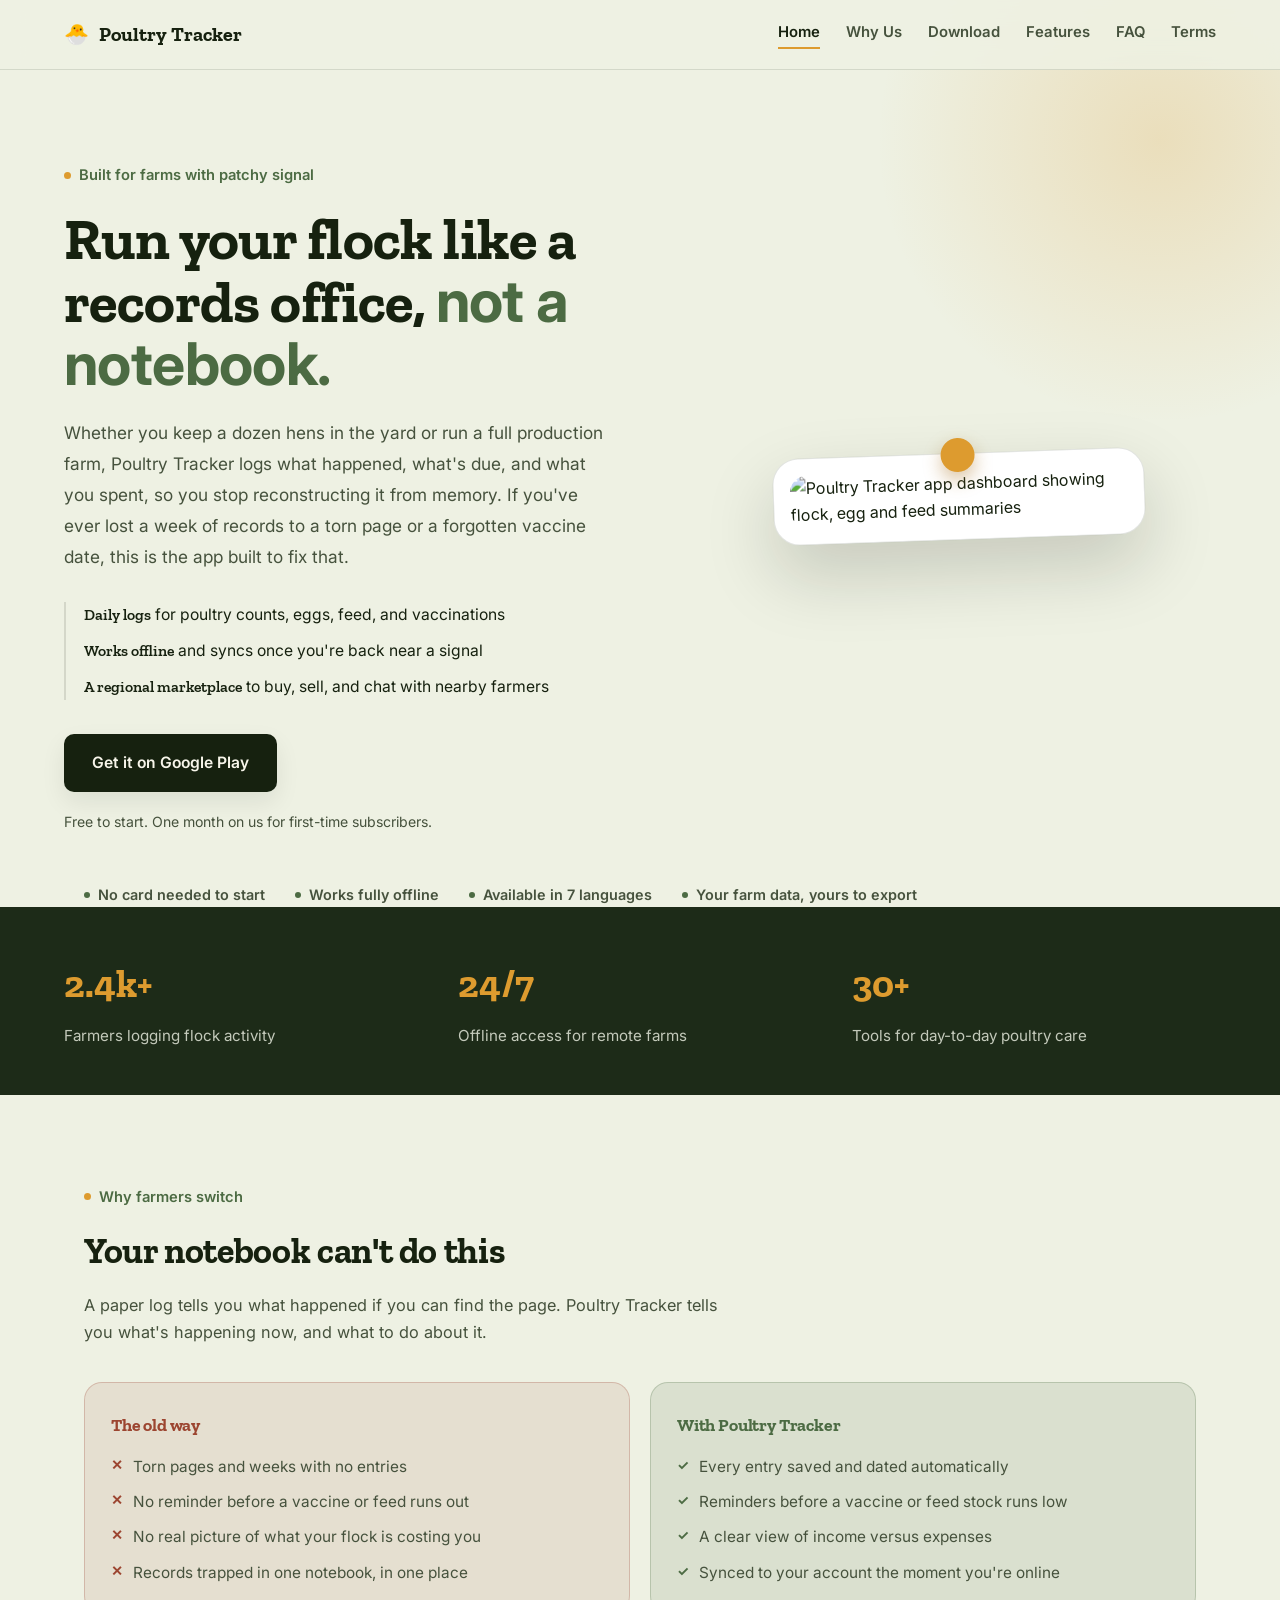
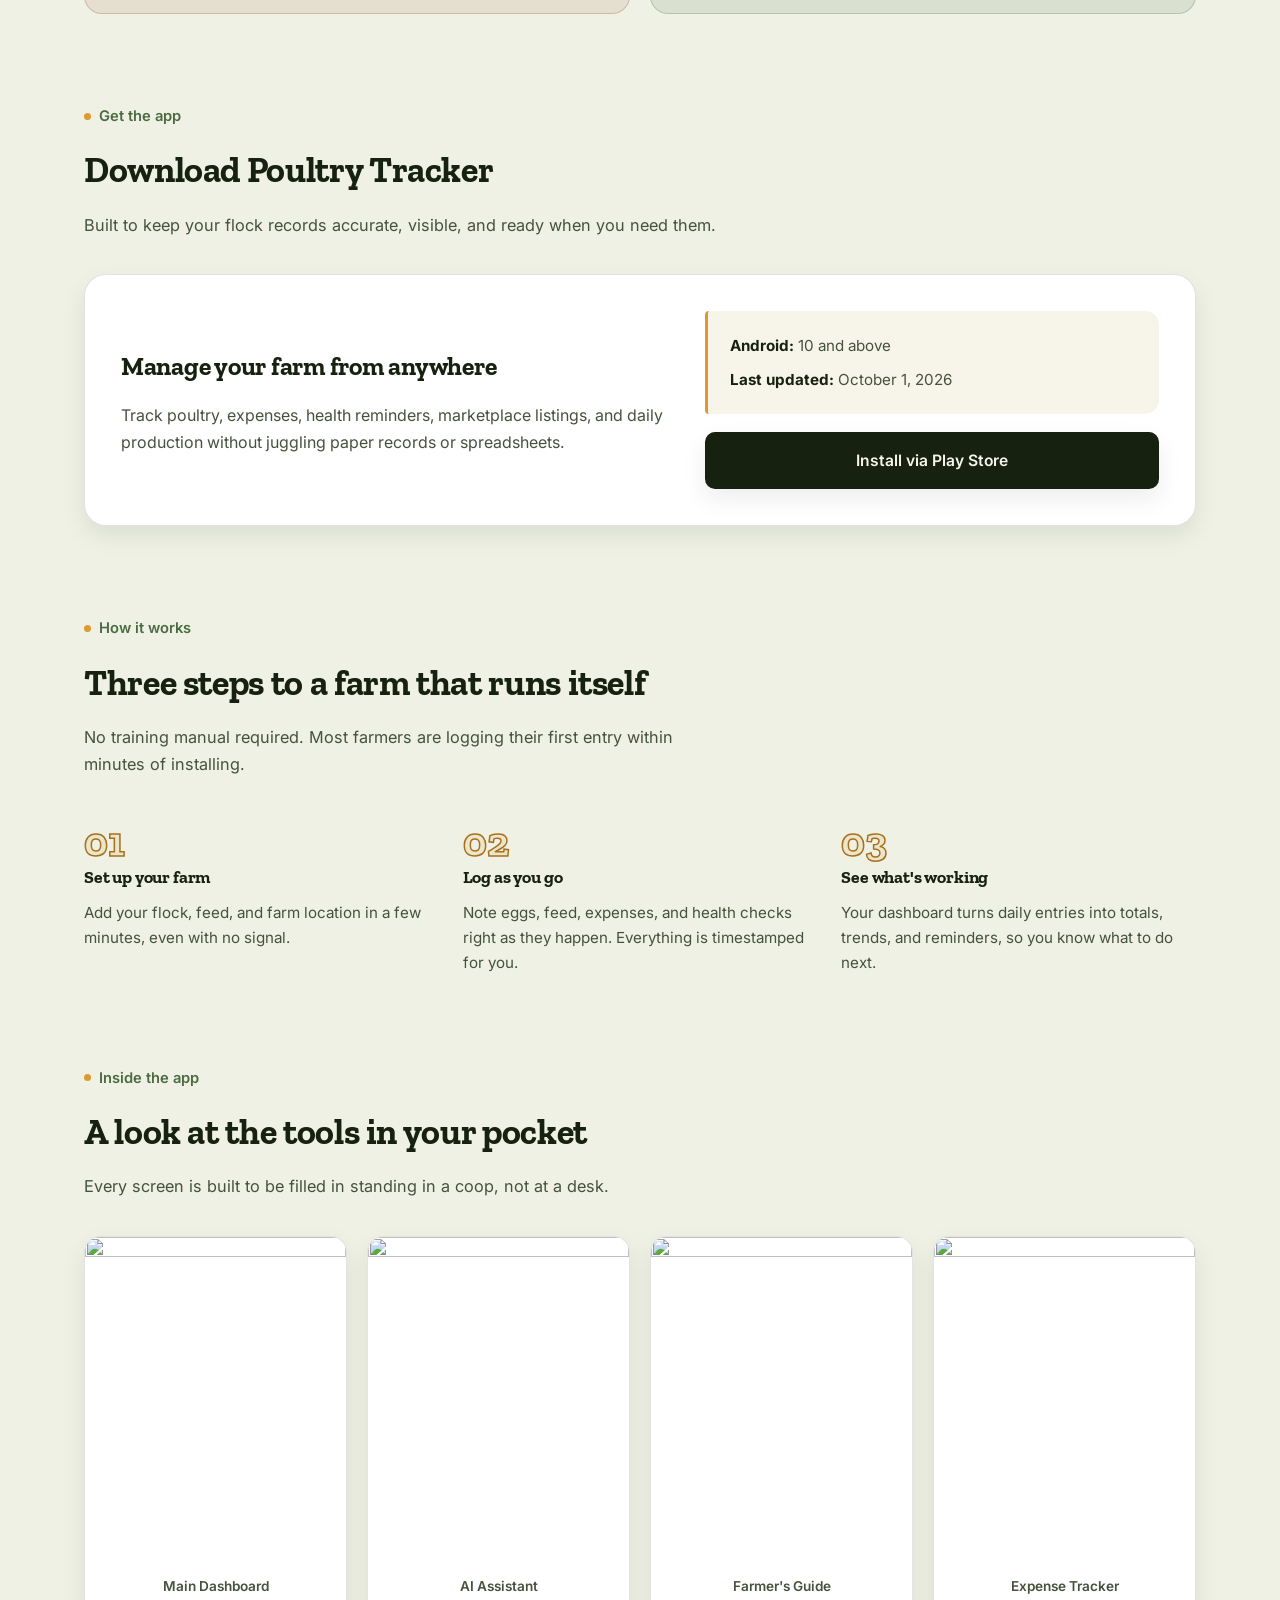
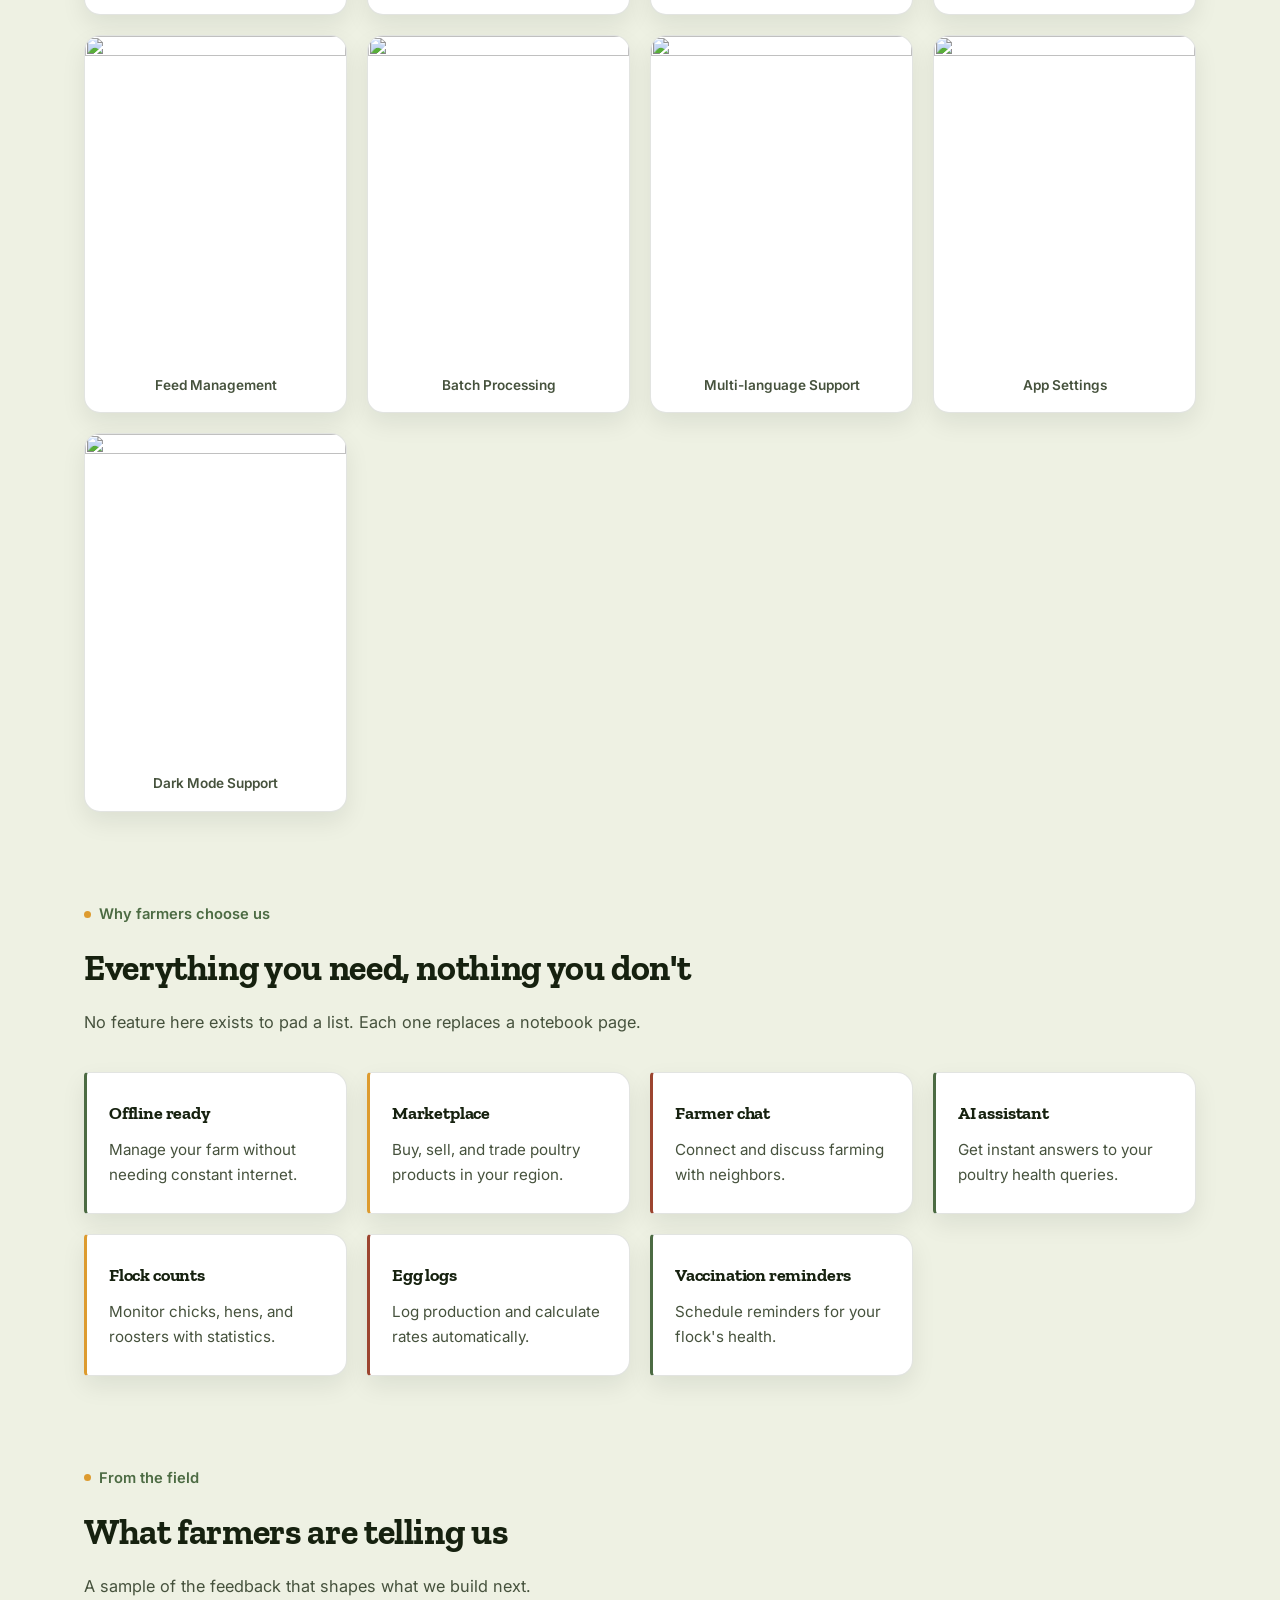
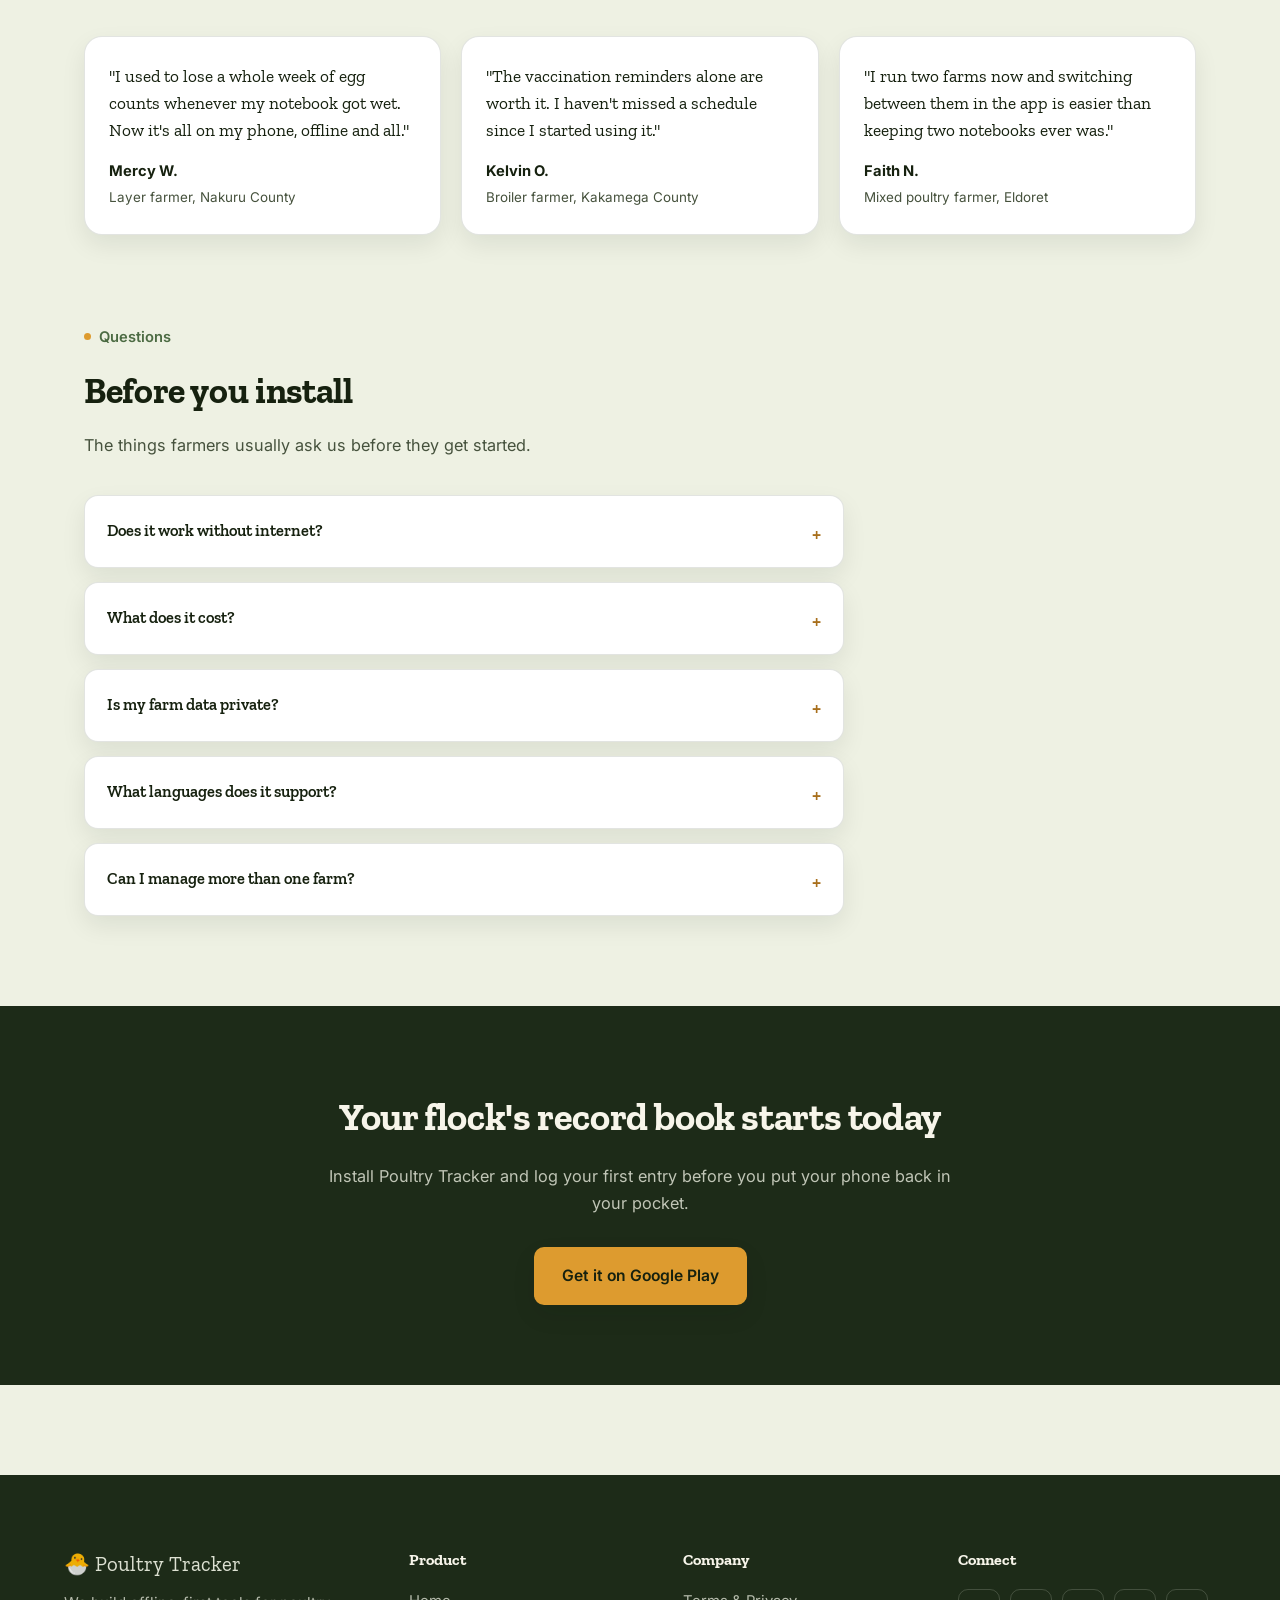
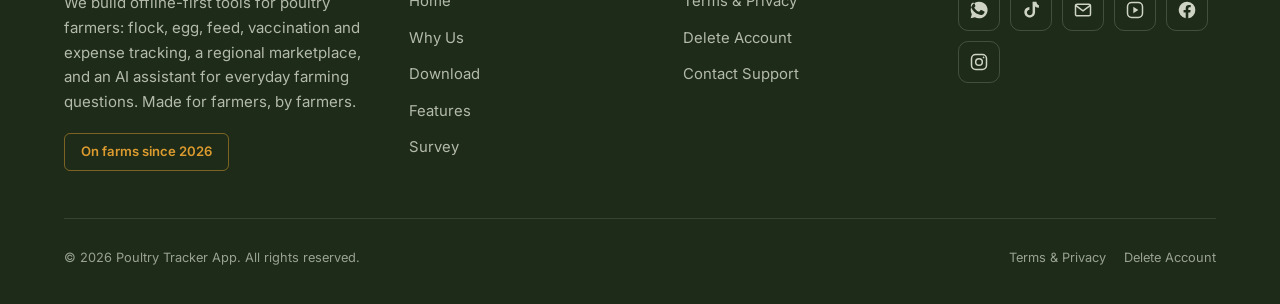
==== commit dc34a1ed: "new update" ====
--- a/index.html
+++ b/index.html
@@ -3,10 +3,52 @@
 <head>
     <meta charset="UTF-8">
     <meta name="viewport" content="width=device-width, initial-scale=1.0">
-    <title>Poultry Tracker App - Flock Management</title>
+    <title>Poultry Tracker - Flock, Egg &amp; Farm Management App for Poultry Farmers</title>
+    <meta name="description" content="Poultry Tracker logs your flock counts, eggs, feed, vaccinations and expenses, works fully offline, and connects you to a regional poultry marketplace. Free to start, with a month free on your first subscription.">
+    <meta name="keywords" content="poultry management app, flock tracking app, egg production tracker, poultry farming app Kenya, offline farm app, poultry vaccination reminder, poultry marketplace app">
+    <meta name="robots" content="index, follow">
+    <link rel="canonical" href="https://poultrytracker.co.ke/">
+    <meta property="og:type" content="website">
+    <meta property="og:title" content="Poultry Tracker - Run Your Flock Like a Records Office">
+    <meta property="og:description" content="Offline-first flock, egg, feed and expense tracking for poultry farmers, plus a regional marketplace and AI assistant.">
+    <meta property="og:url" content="https://poultrytracker.co.ke/">
+    <meta property="og:image" content="https://poultrytracker.co.ke/images/menu.jpeg">
+    <meta name="twitter:card" content="summary_large_image">
+    <meta name="twitter:title" content="Poultry Tracker - Flock Management App">
+    <meta name="twitter:description" content="Log eggs, feed, vaccinations and expenses offline, then sync. Built for working poultry farms.">
+    <meta name="twitter:image" content="https://poultrytracker.co.ke/images/menu.jpeg">
     <link href="https://fonts.googleapis.com/css2?family=Zilla+Slab:wght@500;600;700&family=Inter:wght@400;500;600;700&display=swap" rel="stylesheet">
     <link rel="stylesheet" href="./css/styles.css">
     <link rel="icon" href="data:image/svg+xml,<svg xmlns=%22http://www.w3.org/2000/svg%22 viewBox=%220 0 100 100%22><text y=%22.9em%22 font-size=%2290%22>🐣</text></svg>">
+    <script type="application/ld+json">
+    {
+      "@context": "https://schema.org",
+      "@type": "SoftwareApplication",
+      "name": "Poultry Tracker",
+      "operatingSystem": "ANDROID",
+      "applicationCategory": "BusinessApplication",
+      "url": "https://poultrytracker.co.ke/",
+      "description": "Offline-first poultry flock, egg, feed, vaccination and expense tracking app with a regional farmer marketplace and AI assistant.",
+      "offers": {
+        "@type": "Offer",
+        "price": "0",
+        "priceCurrency": "KES",
+        "category": "Free to start, optional subscription with a first-month free trial"
+      },
+      "publisher": {
+        "@type": "Organization",
+        "name": "Poultry Tracker",
+        "email": "poultrytracker1@gmail.com",
+        "sameAs": [
+          "https://wa.me/2547100530702",
+          "https://www.tiktok.com/@poultrytracker",
+          "https://play.google.com/store/apps/details?id=com.knightdale.poultrytracker"
+          "https://www.facebook.com/profile.php?id=61572903280207",
+          "https://www.instagram.com/poultry_tracker",
+        ]
+      }
+    }
+    </script>
 </head>
 <body>
     <div class="page-loader" id="pageLoader">🐣</div>
@@ -16,12 +58,11 @@
             <a href="index.html" class="nav-logo"><span>🐣</span> Poultry Tracker</a>
             <div class="nav-links" id="navLinks">
                 <a href="#home" class="nav-link">Home</a>
+                <a href="#why" class="nav-link">Why Us</a>
                 <a href="#download" class="nav-link">Download</a>
-                <a href="#screenshots" class="nav-link">Screenshots</a>
                 <a href="#features" class="nav-link">Features</a>
+                <a href="#faq" class="nav-link">FAQ</a>
                 <a href="privacy.html" class="nav-link">Terms</a>
-                <a href="delete.html" class="nav-link">Delete Account</a>
-                <a href="survey/index.html" class="nav-link">Survey</a>
             </div>
             <button class="mobile-menu-btn" id="mobileMenuBtn">☰</button>
         </div>
@@ -37,6 +78,7 @@
                 <p class="hero-subtitle">
                     Whether you keep a dozen hens in the yard or run a full production farm, Poultry Tracker
                     logs what happened, what's due, and what you spent, so you stop reconstructing it from memory.
+                    If you've ever lost a week of records to a torn page or a forgotten vaccine date, this is the app built to fix that.
                 </p>
 
                 <div class="field-notes">
@@ -56,18 +98,18 @@
             <div class="hero-mockup">
                 <div class="mockup-wrapper">
                     <span class="mockup-pin"></span>
-                    <img src="images/menu.jpeg" alt="App Mockup">
-                </div>
-                <div class="floating-stat">
-                    <span class="floating-stat-figure">🥚</span>
-                    <div>
-                        <div class="floating-stat-title">Daily egg log</div>
-                        <div class="floating-stat-sub">Totals tracked for you</div>
-                    </div>
-                </div>
-            </div>
-        </div>
-    </section>
+                    <img src="images/menu.jpeg" alt="Poultry Tracker app dashboard showing flock, egg and feed summaries">
+                </div>
+            </div>
+        </div>
+    </section>
+
+    <div class="trust-row">
+        <span class="trust-item">No card needed to start</span>
+        <span class="trust-item">Works fully offline</span>
+        <span class="trust-item">Available in 7 languages</span>
+        <span class="trust-item">Your farm data, yours to export</span>
+    </div>
 
     <div class="stats-strip">
         <div class="stats-strip-inner">
@@ -86,6 +128,34 @@
         </div>
     </div>
 
+    <section class="section" id="why">
+        <div class="section-header">
+            <span class="eyebrow">Why farmers switch</span>
+            <h2>Your notebook can't do this</h2>
+            <p class="section-lead">A paper log tells you what happened if you can find the page. Poultry Tracker tells you what's happening now, and what to do about it.</p>
+        </div>
+        <div class="comparison">
+            <div class="comparison-col bad">
+                <h3>The old way</h3>
+                <ul>
+                    <li>Torn pages and weeks with no entries</li>
+                    <li>No reminder before a vaccine or feed runs out</li>
+                    <li>No real picture of what your flock is costing you</li>
+                    <li>Records trapped in one notebook, in one place</li>
+                </ul>
+            </div>
+            <div class="comparison-col good">
+                <h3>With Poultry Tracker</h3>
+                <ul>
+                    <li>Every entry saved and dated automatically</li>
+                    <li>Reminders before a vaccine or feed stock runs low</li>
+                    <li>A clear view of income versus expenses</li>
+                    <li>Synced to your account the moment you're online</li>
+                </ul>
+            </div>
+        </div>
+    </section>
+
     <section class="section" id="download">
         <div class="section-header">
             <span class="eyebrow">Get the app</span>
@@ -102,11 +172,36 @@
             <div>
                 <div class="version-card">
                     <p><strong>Android:</strong> 10 and above</p>
-                    <p><strong>Last updated:</strong> <span id="lastUpdated">01 Oct 2026</span></p>
+                    <p><strong>Last updated:</strong> <span id="lastUpdated">Loading...</span></p>
                 </div>
                 <a href="https://play.google.com/store/apps/details?id=com.knightdale.poultrytracker" class="download-btn" style="margin-top: 18px; width: 100%;">
                     <span>Install via Play Store</span>
                 </a>
+            </div>
+        </div>
+    </section>
+
+    <section class="section" id="how">
+        <div class="section-header">
+            <span class="eyebrow">How it works</span>
+            <h2>Three steps to a farm that runs itself</h2>
+            <p class="section-lead">No training manual required. Most farmers are logging their first entry within minutes of installing.</p>
+        </div>
+        <div class="steps-grid">
+            <div class="step-card">
+                <span class="step-number">01</span>
+                <h3>Set up your farm</h3>
+                <p>Add your flock, feed, and farm location in a few minutes, even with no signal.</p>
+            </div>
+            <div class="step-card">
+                <span class="step-number">02</span>
+                <h3>Log as you go</h3>
+                <p>Note eggs, feed, expenses, and health checks right as they happen. Everything is timestamped for you.</p>
+            </div>
+            <div class="step-card">
+                <span class="step-number">03</span>
+                <h3>See what's working</h3>
+                <p>Your dashboard turns daily entries into totals, trends, and reminders, so you know what to do next.</p>
             </div>
         </div>
     </section>
@@ -147,17 +242,129 @@
         </div>
     </section>
 
+    <section class="section" id="testimonials">
+        <div class="section-header">
+            <span class="eyebrow">From the field</span>
+            <h2>What farmers are telling us</h2>
+            <p class="section-lead">A sample of the feedback that shapes what we build next.</p>
+        </div>
+        <div class="testimonial-grid">
+            <div class="testimonial-card">
+                <p class="testimonial-quote">"I used to lose a whole week of egg counts whenever my notebook got wet. Now it's all on my phone, offline and all."</p>
+                <div class="testimonial-author">
+                    <span class="testimonial-name">Mercy W.</span>
+                    <span class="testimonial-meta">Layer farmer, Nakuru County</span>
+                </div>
+            </div>
+            <div class="testimonial-card">
+                <p class="testimonial-quote">"The vaccination reminders alone are worth it. I haven't missed a schedule since I started using it."</p>
+                <div class="testimonial-author">
+                    <span class="testimonial-name">Kelvin O.</span>
+                    <span class="testimonial-meta">Broiler farmer, Kakamega County</span>
+                </div>
+            </div>
+            <div class="testimonial-card">
+                <p class="testimonial-quote">"I run two farms now and switching between them in the app is easier than keeping two notebooks ever was."</p>
+                <div class="testimonial-author">
+                    <span class="testimonial-name">Faith N.</span>
+                    <span class="testimonial-meta">Mixed poultry farmer, Eldoret</span>
+                </div>
+            </div>
+        </div>
+    </section>
+
+    <section class="section" id="faq">
+        <div class="section-header">
+            <span class="eyebrow">Questions</span>
+            <h2>Before you install</h2>
+            <p class="section-lead">The things farmers usually ask us before they get started.</p>
+        </div>
+        <div class="faq-list">
+            <details class="faq-item">
+                <summary>Does it work without internet?</summary>
+                <p>Yes. Logging poultry, eggs, feed, and expenses all work offline. Once you're back near a signal, everything syncs to your account automatically.</p>
+            </details>
+            <details class="faq-item">
+                <summary>What does it cost?</summary>
+                <p>Core flock tracking is free. A few advanced tools, including the dashboard, egg and incubation tracking, and the marketplace, are part of a paid subscription. Every first-time subscriber gets one month free before being charged.</p>
+            </details>
+            <details class="faq-item">
+                <summary>Is my farm data private?</summary>
+                <p>Your records belong to you. You can view, export, or permanently delete your data and account at any time from Settings. See our <a href="privacy.html">Terms and Privacy</a> for the details.</p>
+            </details>
+            <details class="faq-item">
+                <summary>What languages does it support?</summary>
+                <p>English, Spanish, Swahili, French, Arabic, Hindi, and Chinese, with more on the way.</p>
+            </details>
+            <details class="faq-item">
+                <summary>Can I manage more than one farm?</summary>
+                <p>Yes. You can add a second farm to the same account and switch between them from the menu, each with its own flock, feed, and records.</p>
+            </details>
+        </div>
+    </section>
+
+    <section class="final-cta">
+        <div class="final-cta-inner">
+            <h2>Your flock's record book starts today</h2>
+            <p>Install Poultry Tracker and log your first entry before you put your phone back in your pocket.</p>
+            <a href="https://play.google.com/store/apps/details?id=com.knightdale.poultrytracker" class="download-btn">
+                <span>Get it on Google Play</span>
+            </a>
+        </div>
+    </section>
+
     <footer>
-        <p class="footer-tagline">🐣 Poultry Tracker</p>
-        <p>Made for farmers, by farmers.</p>
-        <div class="footer-stamp">On farms since 2026</div>
-        <div class="contact-links">
-            <a href="https://wa.me/2547100530702" class="contact-link">WhatsApp</a>
-            <a href="mailto:poultrytracker1@gmail.com" class="contact-link">Email Support</a>
-            <a href="privacy.html" class="contact-link">Terms &amp; Privacy</a>
-            <a href="delete.html" class="contact-link">Delete Account</a>
-        </div>
-        <p class="footer-copy">&copy; 2026 Poultry Tracker App. All rights reserved.</p>
+        <div class="footer-grid">
+            <div class="footer-brand">
+                <p class="footer-tagline">🐣 Poultry Tracker</p>
+                <p class="footer-about">We build offline-first tools for poultry farmers: flock, egg, feed, vaccination and expense tracking, a regional marketplace, and an AI assistant for everyday farming questions. Made for farmers, by farmers.</p>
+                <div class="footer-stamp">On farms since 2026</div>
+            </div>
+            <div class="footer-col">
+                <h4>Product</h4>
+                <a href="#home">Home</a>
+                <a href="#why">Why Us</a>
+                <a href="#download">Download</a>
+                <a href="#features">Features</a>
+                <a href="survey/index.html">Survey</a>
+            </div>
+            <div class="footer-col">
+                <h4>Company</h4>
+                <a href="privacy.html">Terms &amp; Privacy</a>
+                <a href="delete.html">Delete Account</a>
+                <a href="mailto:poultrytracker1@gmail.com">Contact Support</a>
+            </div>
+            <div class="footer-col">
+                <h4>Connect</h4>
+                <div class="social-icons">
+                    <a class="social-icon" href="https://wa.me/2547100530702" aria-label="Chat with us on WhatsApp" target="_blank" rel="noopener">
+                        <svg viewBox="0 0 24 24" width="20" height="20" fill="currentColor"><path d="M12 2a10 10 0 00-8.6 15L2 22l5.2-1.4A10 10 0 1012 2zm5.8 14.3c-.3.8-1.6 1.5-2.5 1.6-.7.1-1.5.2-4.9-1.1-3.9-1.6-6.4-5.5-6.6-5.8-.2-.3-1.6-2.1-1.6-4s1-2.8 1.4-3.2c.4-.4.8-.5 1.1-.5h.8c.3 0 .6 0 .9.7.3.8 1.1 2.6 1.2 2.8.1.2.1.4 0 .6-.1.2-.2.4-.4.6-.2.2-.4.5-.6.6-.2.2-.4.4-.2.8.2.4 1 1.6 2.1 2.6 1.4 1.3 2.6 1.7 3 1.9.4.2.6.2.9-.1.3-.3 1.1-1.2 1.4-1.6.3-.4.6-.3 1-.2.4.2 2.6 1.2 3 1.4.4.2.7.3.8.5.1.2.1 1-.2 1.8z"/></svg>
+                    </a>
+                    <a class="social-icon" href="https://www.tiktok.com/@poultrytracker" aria-label="Follow us on TikTok" target="_blank" rel="noopener">
+                        <svg viewBox="0 0 24 24" width="20" height="20" fill="currentColor"><path d="M15.5 2h3c.2 1.9 1.3 3.5 3 4.3v3.1c-1.7 0-3.3-.5-4.6-1.5v6.8c0 3.5-2.9 6.3-6.4 6.3S4 18.2 4 14.7c0-3.4 2.7-6.2 6.1-6.3v3.2c-1.7.2-3 1.6-3 3.3 0 1.9 1.5 3.4 3.4 3.4s3.4-1.5 3.4-3.4V2z"/></svg>
+                    </a>
+                    <a class="social-icon" href="mailto:poultrytracker1@gmail.com" aria-label="Email Poultry Tracker support">
+                        <svg viewBox="0 0 24 24" width="20" height="20" fill="none" stroke="currentColor" stroke-width="1.8" stroke-linecap="round" stroke-linejoin="round"><rect x="3" y="5" width="18" height="14" rx="2"></rect><path d="M4 7l8 6 8-6"></path></svg>
+                    </a>
+                    <a class="social-icon" href="https://play.google.com/store/apps/details?id=com.knightdale.poultrytracker" aria-label="Poultry Tracker on Google Play" target="_blank" rel="noopener">
+                        <svg viewBox="0 0 24 24" width="20" height="20" fill="none" stroke="currentColor" stroke-width="1.8"><rect x="3" y="3" width="18" height="18" rx="5"></rect><path d="M10 8l6 4-6 4V8z" fill="currentColor" stroke="none"></path></svg>
+                    </a>
+                    <a class="social-icon" href="https://www.facebook.com/profile.php?id=61572903280207" aria-label="Follow us on Facebook" target="_blank" rel="noopener">
+                        <svg viewBox="0 0 24 24" width="20" height="20" fill="currentColor"><path d="M22 12a10 10 0 10-11.56 9.88v-6.99H7.9V12h2.54V9.8c0-2.5 1.49-3.89 3.78-3.89 1.09 0 2.24.2 2.24.2v2.46h-1.26c-1.24 0-1.63.77-1.63 1.56V12h2.78l-.44 2.89h-2.34v6.99A10 10 0 0022 12z"/></svg>
+                    </a>
+                    <a class="social-icon" href="https://www.instagram.com/poultry_tracker" aria-label="Follow us on Instagram" target="_blank" rel="noopener">
+                        <svg viewBox="0 0 24 24" width="20" height="20" fill="none" stroke="currentColor" stroke-width="1.8"><rect x="3" y="3" width="18" height="18" rx="5"></rect><circle cx="12" cy="12" r="4"></circle><circle cx="17.5" cy="6.5" r="1" fill="currentColor" stroke="none"></circle></svg>
+                    </a>
+                </div>
+            </div>
+        </div>
+        <div class="footer-bottom">
+            <p class="footer-copy">&copy; 2026 Poultry Tracker App. All rights reserved.</p>
+            <div class="footer-bottom-links">
+                <a href="privacy.html">Terms &amp; Privacy</a>
+                <a href="delete.html">Delete Account</a>
+            </div>
+        </div>
     </footer>
 
     <button class="back-to-top" id="backToTop">↑</button>
--- a/css/styles.css
+++ b/css/styles.css
@@ -266,6 +266,7 @@
 
 .mockup-wrapper {
   position: relative;
+  width: min(100%, 372px);
   padding: 16px;
   border-radius: 26px;
   background: var(--panel);
@@ -275,7 +276,7 @@
 }
 
 .mockup-wrapper img {
-  width: min(100%, 340px);
+  width: 100%;
   border-radius: 18px;
 }
 
@@ -293,8 +294,8 @@
 
 .floating-stat {
   position: absolute;
-  left: -30px;
-  bottom: 40px;
+  left: 300px;
+  bottom: -70px;
   display: flex;
   align-items: center;
   gap: 12px;
@@ -623,21 +624,37 @@
   background: var(--bg-deep);
   color: rgba(238, 241, 227, 0.92);
   margin-top: 90px;
-  padding: 64px 5% 44px;
-  text-align: center;
+  padding: 72px 5% 36px;
+}
+
+.footer-grid {
+  max-width: 1240px;
+  margin: 0 auto;
+  display: grid;
+  grid-template-columns: 1.3fr 1fr 1fr 1.1fr;
+  gap: 40px;
+  text-align: left;
+  padding-bottom: 46px;
+  border-bottom: 1px solid rgba(238, 241, 227, 0.12);
 }
 
 .footer-tagline {
   font-family: 'Zilla Slab', serif;
   font-size: 1.3rem;
-  margin-bottom: 8px;
+  margin-bottom: 10px;
+}
+
+.footer-about {
+  color: rgba(238, 241, 227, 0.72);
+  font-size: 0.94rem;
+  max-width: 320px;
+  margin-bottom: 18px;
 }
 
 .footer-stamp {
   display: inline-flex;
   align-items: center;
   justify-content: center;
-  margin: 18px 0 22px;
   padding: 7px 16px;
   border-radius: 6px;
   border: 1px solid rgba(221, 155, 47, 0.5);
@@ -646,35 +663,100 @@
   font-weight: 600;
 }
 
-.contact-links {
-  display: flex;
+.footer-col h4 {
+  font-family: 'Zilla Slab', serif;
+  font-size: 1rem;
+  color: var(--cream);
+  margin-bottom: 16px;
+}
+
+.footer-col a {
+  display: block;
+  text-decoration: none;
+  color: rgba(238, 241, 227, 0.72);
+  font-size: 0.93rem;
+  margin-bottom: 12px;
+  transition: color 0.2s ease;
+}
+
+.footer-col a:hover {
+  color: var(--amber);
+}
+
+.footer-col .social-icons a.social-icon {
+  display: inline-flex;
+  align-items: center;
   justify-content: center;
-  gap: 12px;
+  width: 42px;
+  height: 42px;
+  margin-bottom: 0;
+  color: rgba(238, 241, 227, 0.85);
+}
+
+.footer-col .social-icons a.social-icon:hover {
+  color: var(--ink);
+}
+
+.social-icon svg {
+  width: 20px;
+  height: 20px;
+  flex-shrink: 0;
+}
+
+.social-icons {
+  display: flex;
   flex-wrap: wrap;
-  margin-top: 8px;
-}
-
-.contact-link {
+  gap: 10px;
+}
+
+.social-icon {
   display: inline-flex;
   align-items: center;
   justify-content: center;
-  padding: 10px 16px;
+  width: 42px;
+  height: 42px;
   border-radius: 10px;
   border: 1px solid rgba(238, 241, 227, 0.18);
-  text-decoration: none;
   color: rgba(238, 241, 227, 0.85);
-  transition: background 0.2s ease, border-color 0.2s ease;
-}
-
-.contact-link:hover {
-  background: rgba(238, 241, 227, 0.06);
-  border-color: rgba(238, 241, 227, 0.3);
+  transition: background 0.2s ease, border-color 0.2s ease, color 0.2s ease;
+}
+
+.social-icon:hover {
+  background: var(--amber);
+  border-color: var(--amber);
+  color: var(--ink);
+}
+
+.footer-bottom {
+  max-width: 1240px;
+  margin: 0 auto;
+  padding-top: 28px;
+  display: flex;
+  justify-content: space-between;
+  align-items: center;
+  flex-wrap: wrap;
+  gap: 10px;
 }
 
 .footer-copy {
-  margin-top: 24px;
   font-size: 0.8rem;
   color: rgba(238, 241, 227, 0.6);
+}
+
+.footer-bottom-links {
+  display: flex;
+  gap: 18px;
+  flex-wrap: wrap;
+}
+
+.footer-bottom-links a {
+  text-decoration: none;
+  color: rgba(238, 241, 227, 0.6);
+  font-size: 0.8rem;
+}
+
+.footer-bottom-links a:hover {
+  color: var(--amber);
 }
 
 :focus-visible {
@@ -682,9 +764,267 @@
   outline-offset: 3px;
 }
 
-.section,
-.feature-card,
-.screenshot-item {
+.trust-row {
+  max-width: 1240px;
+  margin: 0 auto;
+  padding: 0 5%;
+  display: flex;
+  flex-wrap: wrap;
+  gap: 14px 30px;
+  margin-top: -40px;
+  position: relative;
+  z-index: 2;
+}
+
+.trust-item {
+  display: inline-flex;
+  align-items: center;
+  gap: 8px;
+  font-size: 0.9rem;
+  color: var(--ink-soft);
+  font-weight: 600;
+}
+
+.trust-item::before {
+  content: '';
+  width: 6px;
+  height: 6px;
+  border-radius: 50%;
+  background: var(--moss);
+}
+
+.comparison {
+  display: grid;
+  grid-template-columns: 1fr 1fr;
+  gap: 20px;
+}
+
+.comparison-col {
+  border-radius: 18px;
+  padding: 28px 26px;
+  border: 1px solid var(--line);
+}
+
+.comparison-col.bad {
+  background: var(--rust-soft);
+  border-color: rgba(156, 69, 48, 0.25);
+}
+
+.comparison-col.good {
+  background: var(--moss-soft);
+  border-color: rgba(76, 107, 67, 0.25);
+}
+
+.comparison-col h3 {
+  font-size: 1.1rem;
+  margin-bottom: 14px;
+}
+
+.comparison-col.bad h3 {
+  color: var(--rust);
+}
+
+.comparison-col.good h3 {
+  color: var(--moss);
+}
+
+.comparison-col ul {
+  list-style: none;
+  display: grid;
+  gap: 10px;
+}
+
+.comparison-col li {
+  position: relative;
+  padding-left: 22px;
+  color: var(--ink-soft);
+  font-size: 0.96rem;
+}
+
+.comparison-col.bad li::before {
+  content: '✕';
+  position: absolute;
+  left: 0;
+  color: var(--rust);
+  font-weight: 700;
+  font-size: 0.85rem;
+}
+
+.comparison-col.good li::before {
+  content: '✓';
+  position: absolute;
+  left: 0;
+  color: var(--moss);
+  font-weight: 700;
+  font-size: 0.85rem;
+}
+
+.steps-grid {
+  display: grid;
+  grid-template-columns: repeat(3, 1fr);
+  gap: 24px;
+}
+
+.step-card {
+  position: relative;
+  padding-top: 8px;
+}
+
+.step-number {
+  font-family: 'Zilla Slab', serif;
+  font-size: 2.6rem;
+  font-weight: 700;
+  color: var(--amber-soft);
+  -webkit-text-stroke: 1.5px var(--amber-dark);
+  line-height: 1;
+  margin-bottom: 10px;
+}
+
+.step-card h3 {
+  font-size: 1.1rem;
+  margin-bottom: 8px;
+}
+
+.step-card p {
+  color: var(--ink-soft);
+  font-size: 0.95rem;
+}
+
+.testimonial-grid {
+  display: grid;
+  grid-template-columns: repeat(3, 1fr);
+  gap: 20px;
+}
+
+.testimonial-card {
+  background: var(--panel);
+  border: 1px solid var(--line);
+  border-radius: 18px;
+  padding: 26px 24px;
+  box-shadow: var(--shadow-sm);
+  display: flex;
+  flex-direction: column;
+  gap: 16px;
+}
+
+.testimonial-quote {
+  font-family: 'Zilla Slab', serif;
+  font-size: 1.08rem;
+  line-height: 1.55;
+  color: var(--ink);
+}
+
+.testimonial-author {
+  display: flex;
+  flex-direction: column;
+  gap: 2px;
+}
+
+.testimonial-name {
+  font-weight: 700;
+  font-size: 0.92rem;
+}
+
+.testimonial-meta {
+  font-size: 0.84rem;
+  color: var(--ink-soft);
+}
+
+.faq-list {
+  display: grid;
+  gap: 14px;
+  max-width: 760px;
+}
+
+.faq-item {
+  background: var(--panel);
+  border: 1px solid var(--line);
+  border-radius: 14px;
+  padding: 4px 22px;
+  box-shadow: var(--shadow-sm);
+}
+
+.faq-item summary {
+  list-style: none;
+  cursor: pointer;
+  padding: 18px 28px 18px 0;
+  position: relative;
+  font-family: 'Zilla Slab', serif;
+  font-weight: 600;
+  font-size: 1.02rem;
+}
+
+.faq-item summary::-webkit-details-marker {
+  display: none;
+}
+
+.faq-item summary::after {
+  content: '+';
+  position: absolute;
+  right: 0;
+  top: 16px;
+  font-size: 1.4rem;
+  color: var(--amber-dark);
+  transition: transform 0.2s ease;
+}
+
+.faq-item[open] summary::after {
+  transform: rotate(45deg);
+}
+
+.faq-item p {
+  color: var(--ink-soft);
+  padding-bottom: 20px;
+  font-size: 0.96rem;
+}
+
+.final-cta {
+  background: var(--bg-deep);
+  margin-top: 90px;
+  padding: 80px 5%;
+  text-align: center;
+}
+
+.final-cta-inner {
+  max-width: 640px;
+  margin: 0 auto;
+}
+
+.final-cta h2 {
+  color: var(--cream);
+  font-size: clamp(1.9rem, 3vw, 2.5rem);
+  margin-bottom: 14px;
+}
+
+.final-cta p {
+  color: rgba(238, 241, 227, 0.78);
+  font-size: 1.02rem;
+  margin-bottom: 30px;
+}
+
+.final-cta .download-btn {
+  background: var(--amber);
+  color: var(--ink);
+}
+
+.final-cta .download-btn:hover {
+  background: var(--amber-dark);
+  color: var(--cream);
+}
+
+@media (max-width: 900px) {
+  .comparison,
+  .steps-grid,
+  .testimonial-grid {
+    grid-template-columns: 1fr;
+  }
+
+  .trust-row {
+    margin-top: 24px;
+  }
+}
+
+.section {
   opacity: 0;
   transform: translateY(14px);
   transition: opacity 0.5s ease, transform 0.5s ease;
@@ -736,9 +1076,14 @@
     display: block;
   }
 
-  .contact-links {
+  .footer-grid {
+    grid-template-columns: 1fr 1fr;
+    gap: 32px;
+  }
+
+  .footer-bottom {
     flex-direction: column;
-    align-items: center;
+    align-items: flex-start;
   }
 }
 
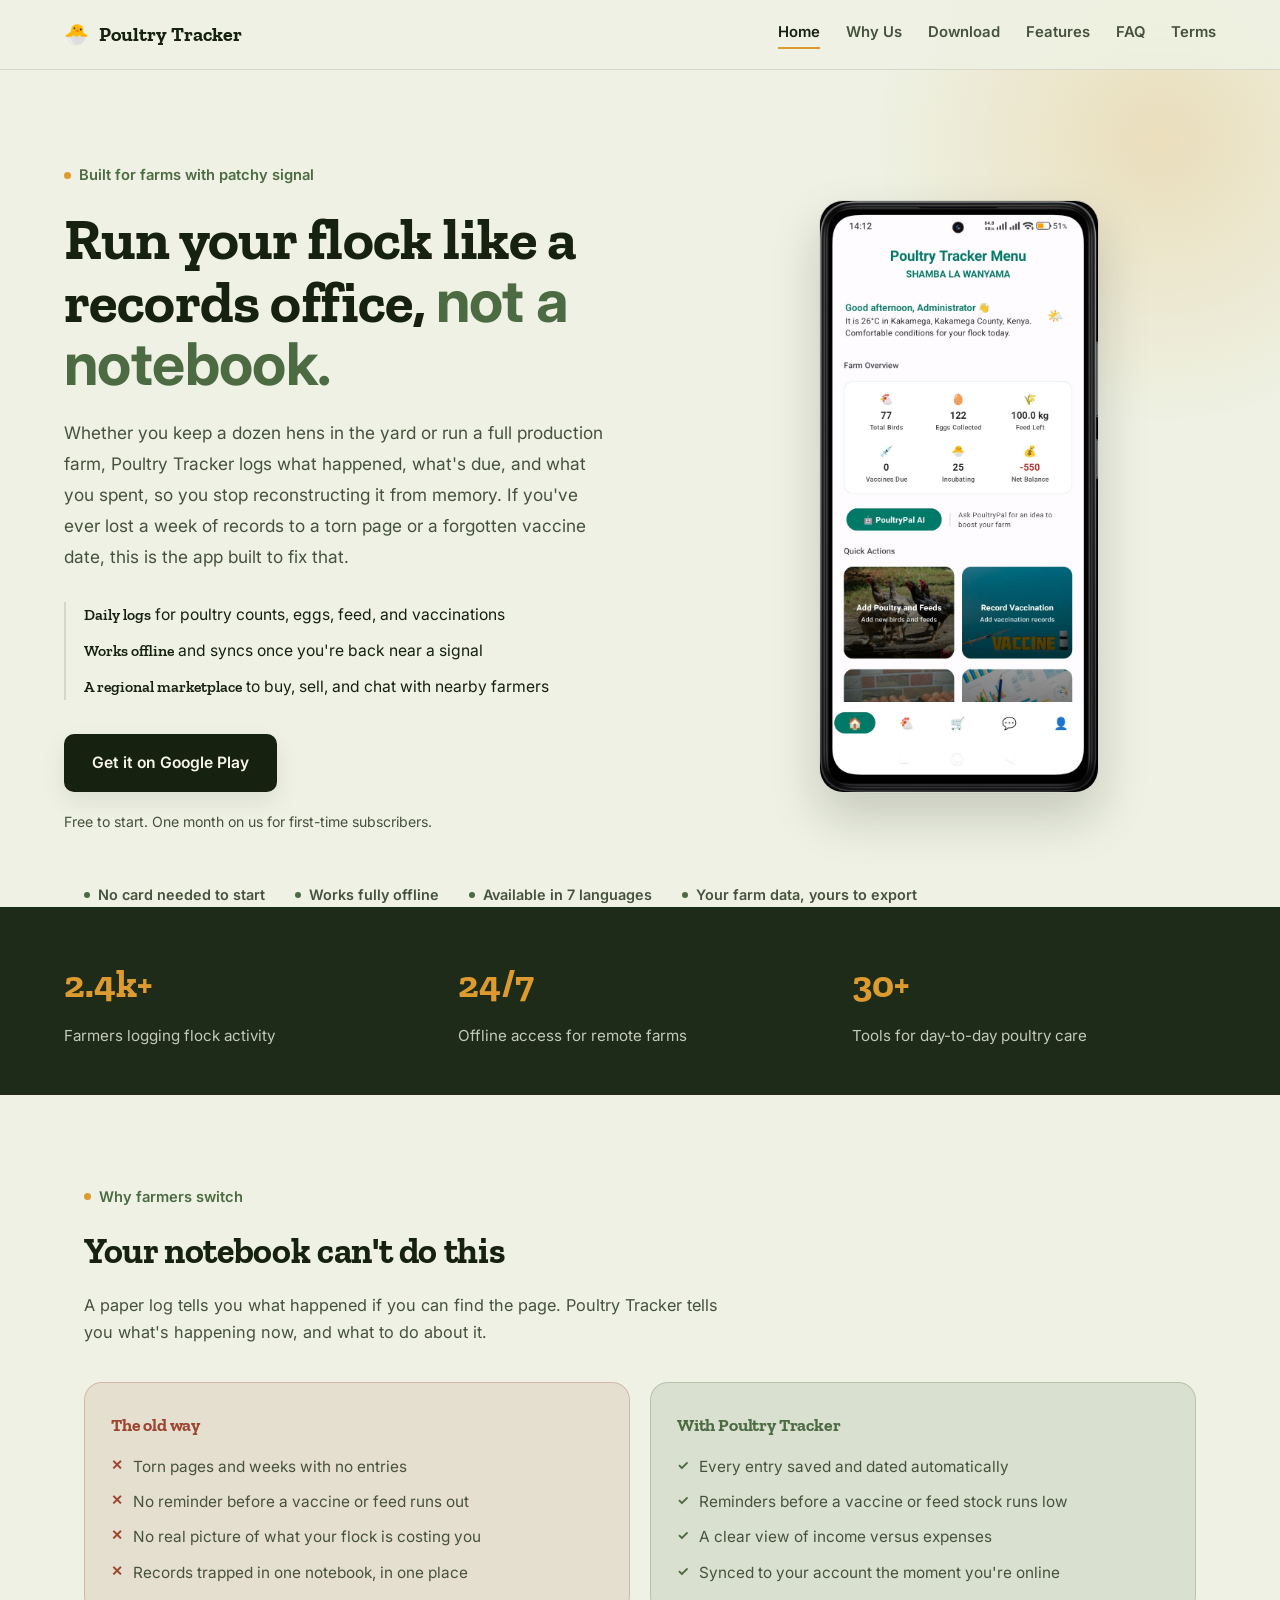
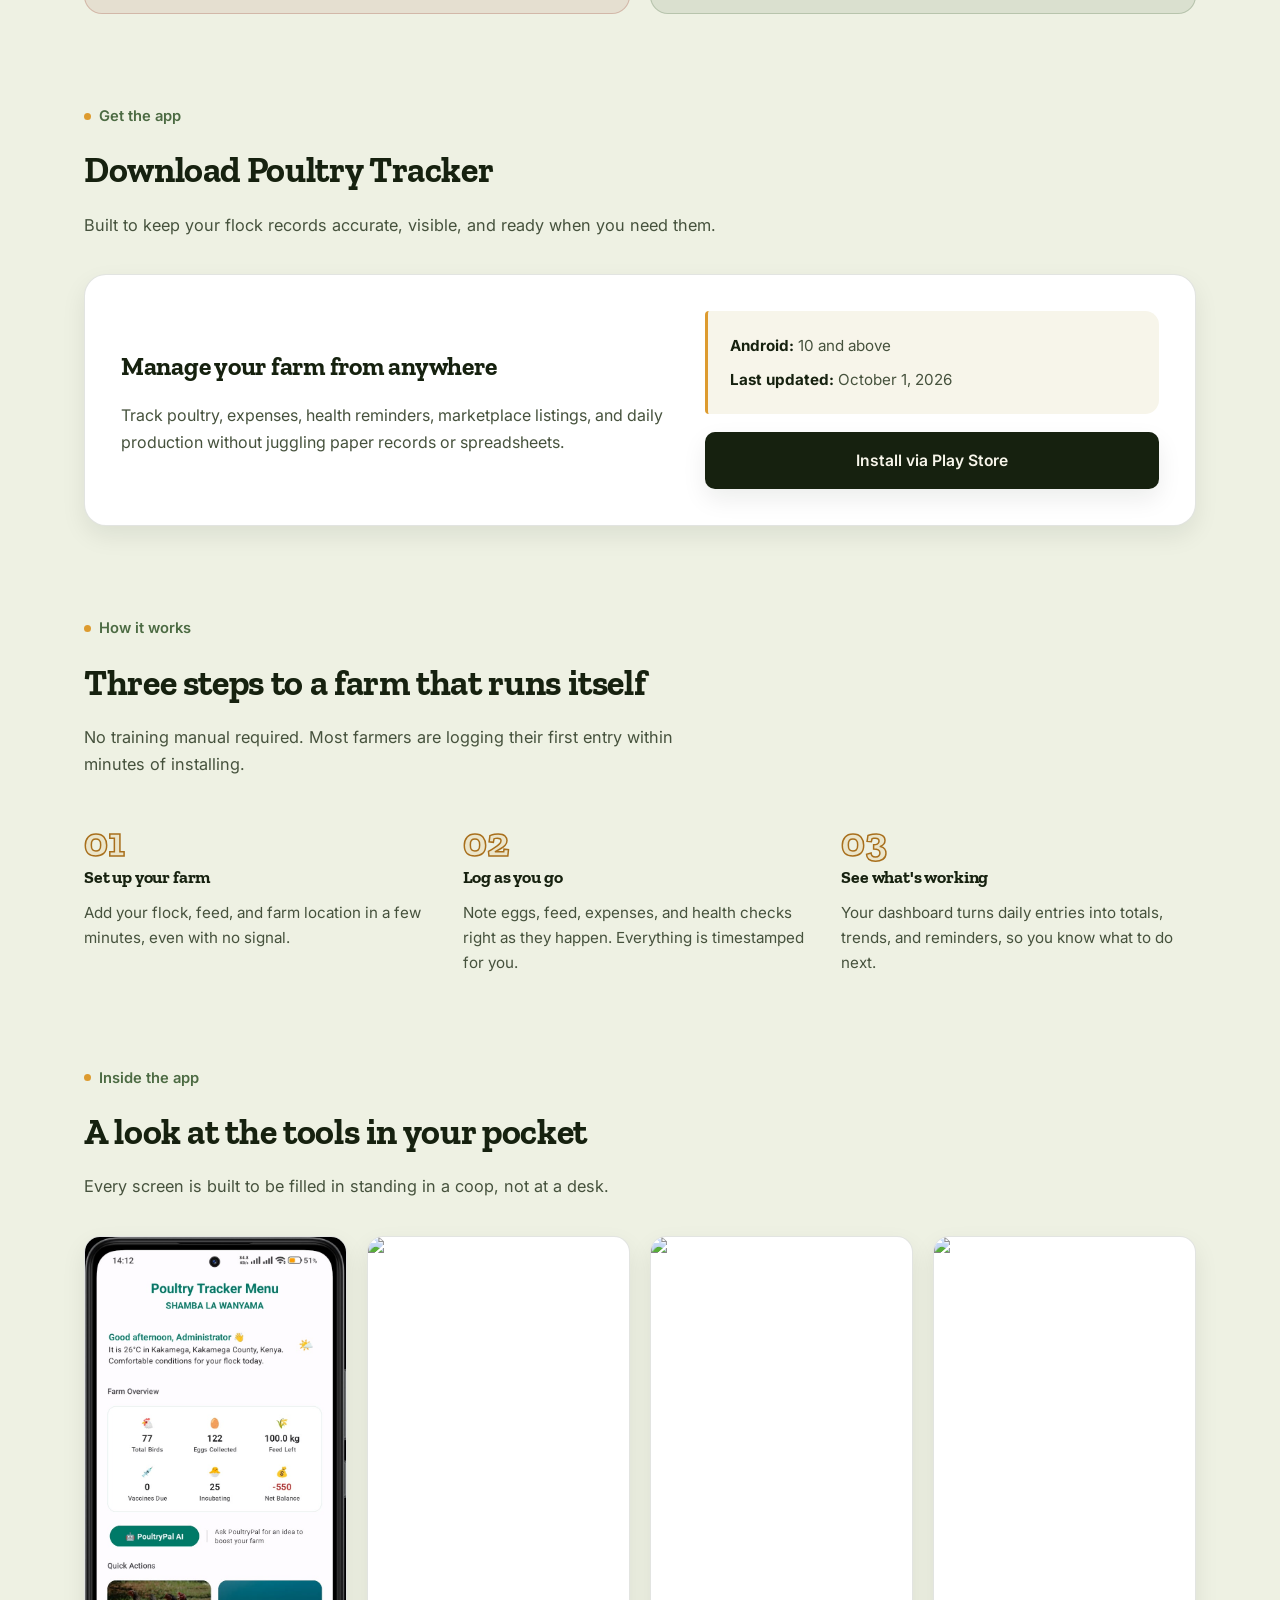
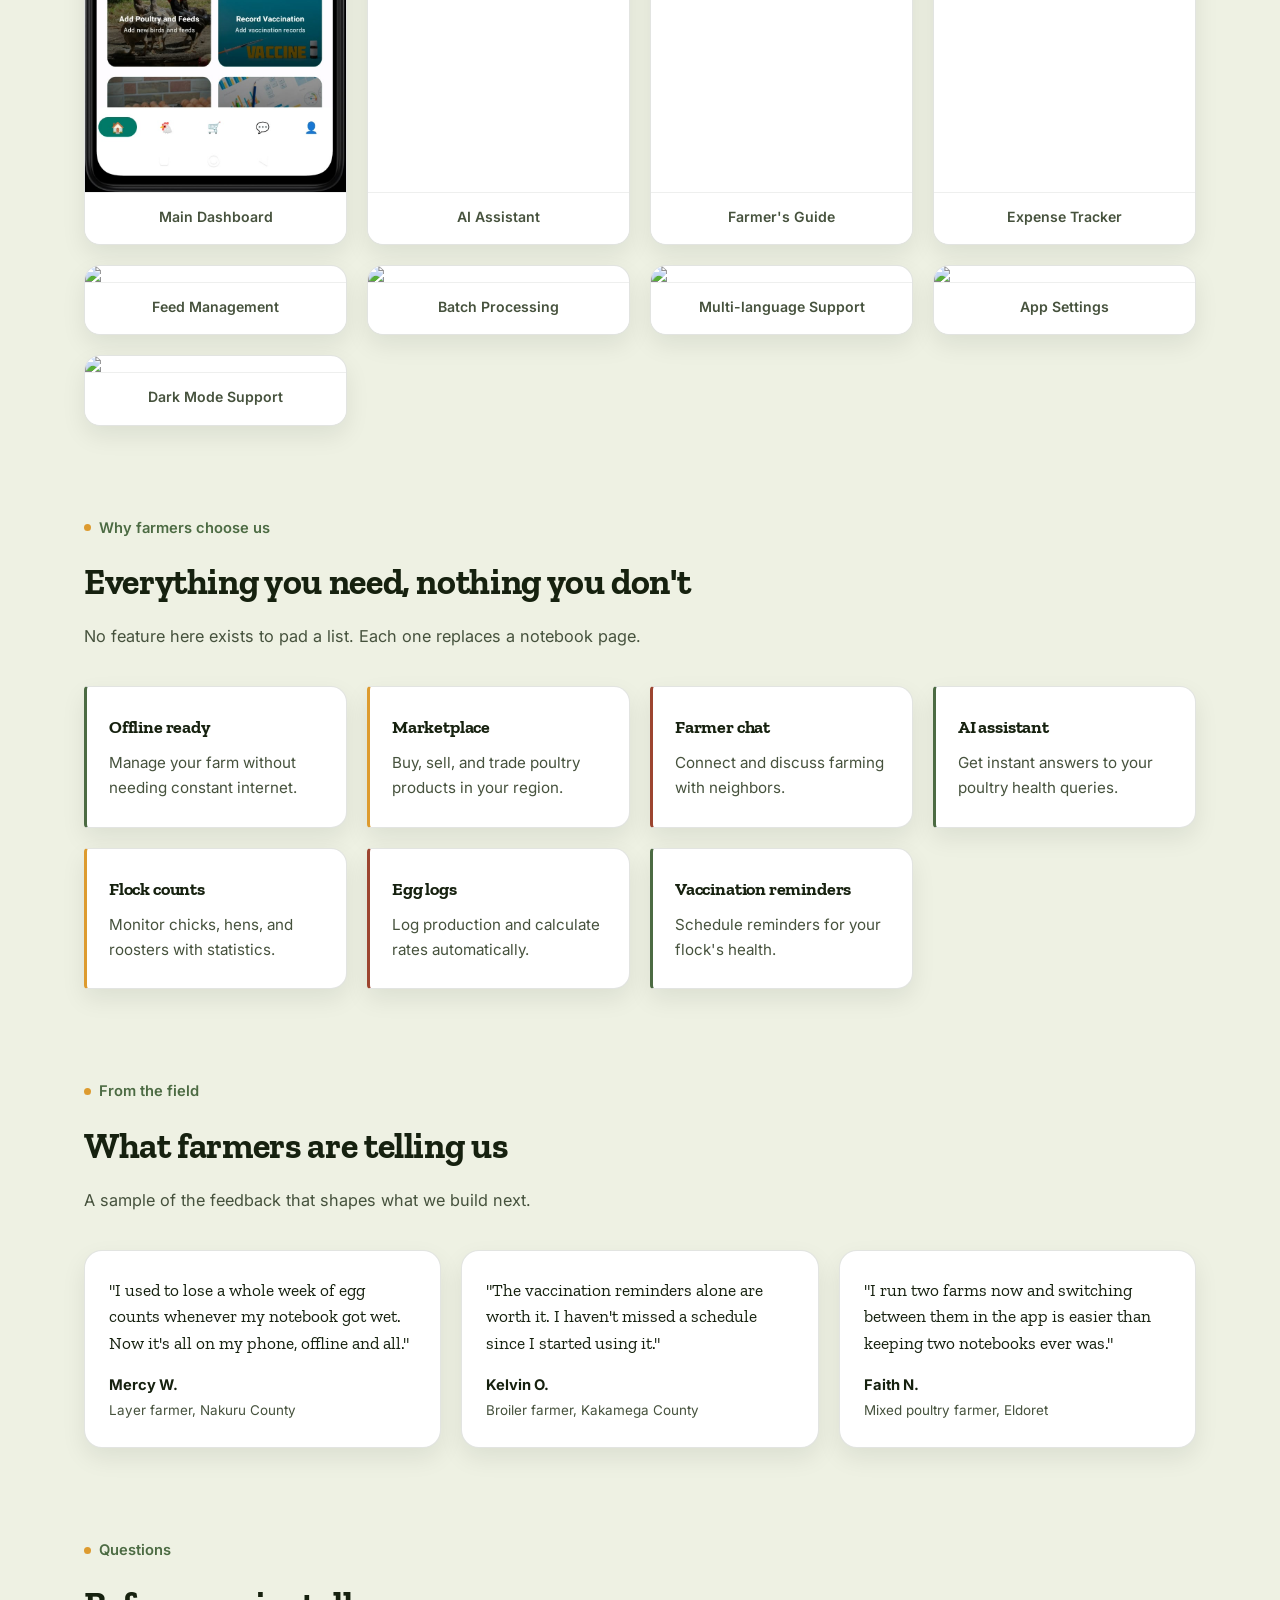
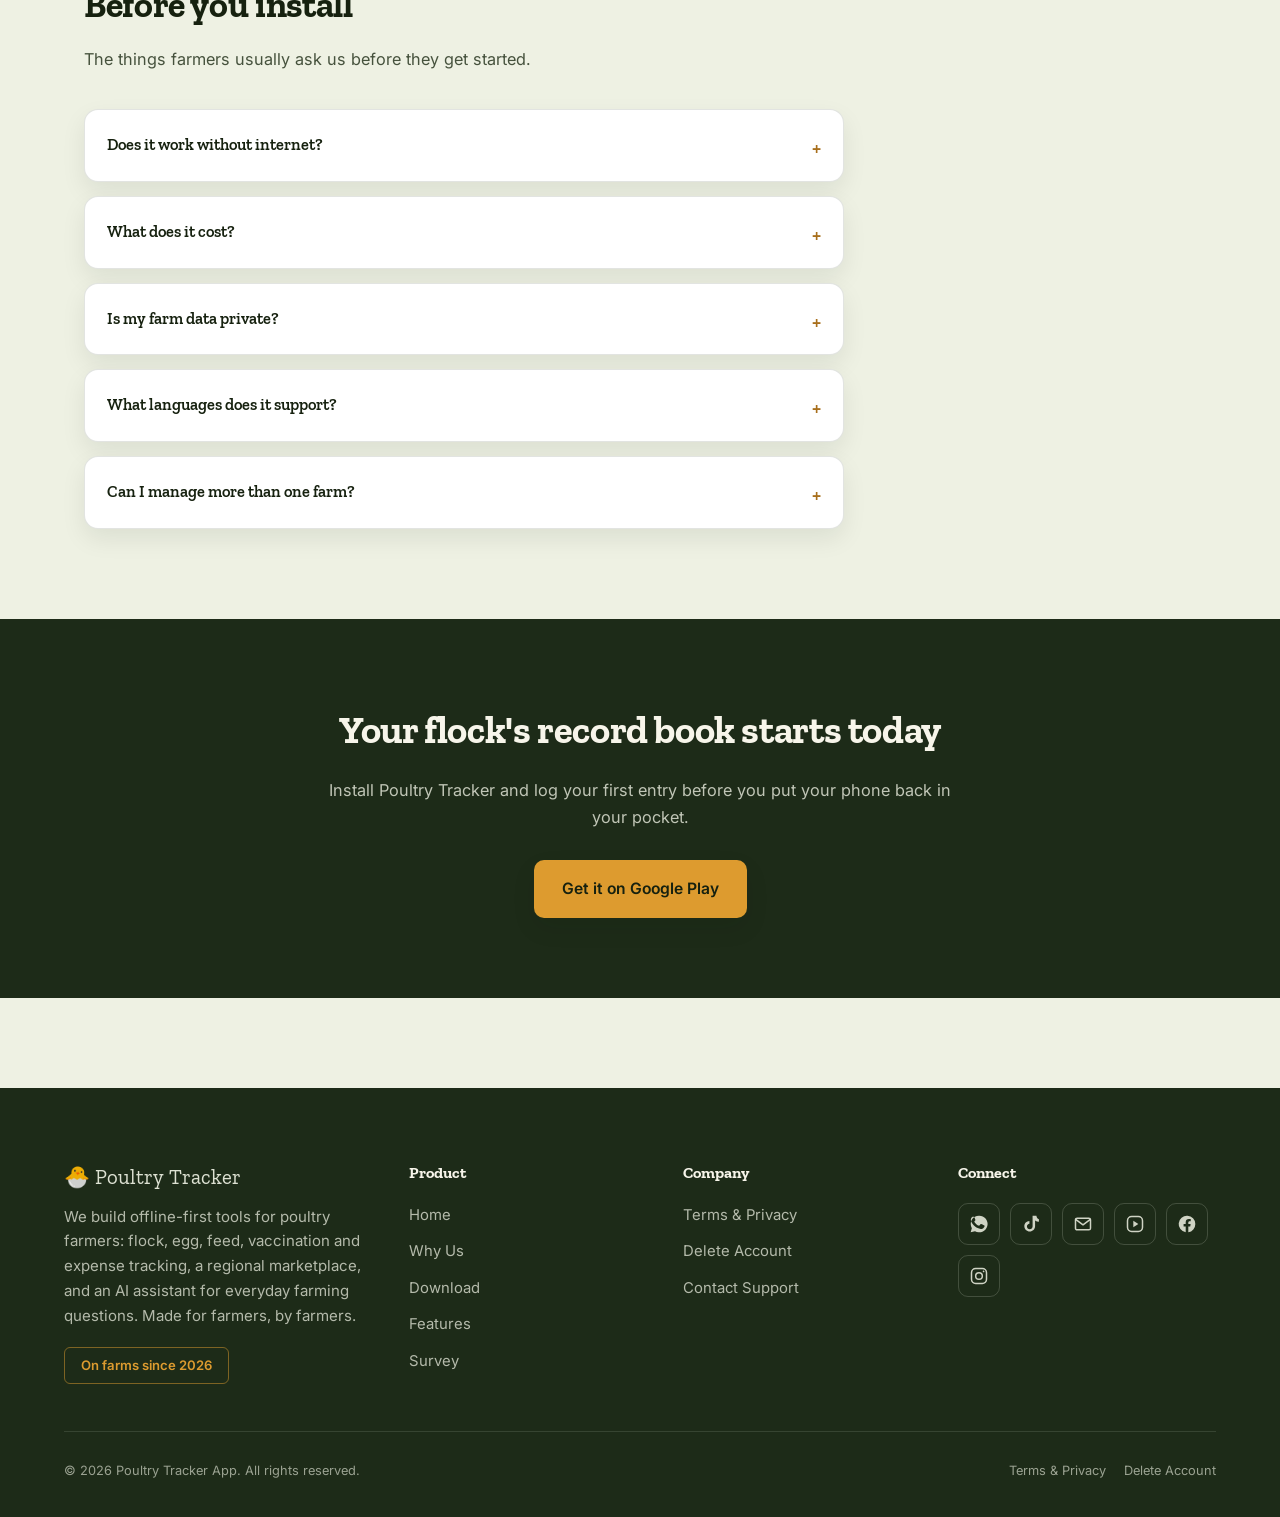
==== commit 24d5ef0c: "updated css" ====
--- a/index.html
+++ b/index.html
@@ -42,9 +42,9 @@
         "sameAs": [
           "https://wa.me/2547100530702",
           "https://www.tiktok.com/@poultrytracker",
-          "https://play.google.com/store/apps/details?id=com.knightdale.poultrytracker"
+          "https://play.google.com/store/apps/details?id=com.knightdale.poultrytracker",
           "https://www.facebook.com/profile.php?id=61572903280207",
-          "https://www.instagram.com/poultry_tracker",
+          "https://www.instagram.com/poultry_tracker"
         ]
       }
     }
@@ -97,7 +97,6 @@
 
             <div class="hero-mockup">
                 <div class="mockup-wrapper">
-                    <span class="mockup-pin"></span>
                     <img src="images/menu.jpeg" alt="Poultry Tracker app dashboard showing flock, egg and feed summaries">
                 </div>
             </div>
--- a/css/styles.css
+++ b/css/styles.css
@@ -262,34 +262,31 @@
   position: relative;
   display: flex;
   justify-content: center;
+  align-items: center;
 }
 
 .mockup-wrapper {
   position: relative;
-  width: min(100%, 372px);
-  padding: 16px;
-  border-radius: 26px;
-  background: var(--panel);
-  border: 1px solid var(--line);
-  box-shadow: var(--shadow-lg);
-  transform: rotate(-2deg);
+  width: min(100%, 280px);
+  padding: 0;
+  border-radius: 24px;
+  background: transparent;
+  border: none;
+  box-shadow: none;
+  transform: none;
 }
 
 .mockup-wrapper img {
   width: 100%;
-  border-radius: 18px;
+  height: auto;
+  border-radius: 24px;
+  border: 1px solid rgba(22, 33, 15, 0.12);
+  box-shadow: 0 24px 50px rgba(16, 24, 11, 0.18);
+  display: block;
 }
 
 .mockup-pin {
-  position: absolute;
-  top: -16px;
-  left: 50%;
-  transform: translateX(-50%);
-  width: 34px;
-  height: 34px;
-  border-radius: 50%;
-  background: var(--amber);
-  box-shadow: 0 8px 18px rgba(168, 111, 28, 0.4);
+  display: none;
 }
 
 .floating-stat {
@@ -468,7 +465,7 @@
 
 .screenshot-grid {
   display: grid;
-  grid-template-columns: repeat(auto-fit, minmax(230px, 1fr));
+  grid-template-columns: repeat(auto-fit, minmax(220px, 1fr));
   gap: 20px;
 }
 
@@ -480,6 +477,8 @@
   box-shadow: var(--shadow-sm);
   cursor: pointer;
   transition: transform 0.2s ease, box-shadow 0.2s ease;
+  display: flex;
+  flex-direction: column;
 }
 
 .screenshot-item:hover {
@@ -489,16 +488,19 @@
 
 .screenshot-item img {
   width: 100%;
-  aspect-ratio: 4 / 5;
-  object-fit: cover;
+  height: auto;
+  display: block;
 }
 
 .screenshot-caption {
   padding: 12px 14px 16px;
   text-align: center;
-  font-size: 0.85rem;
-  color: var(--ink-soft);
+  font-size: 0.88rem;
   font-weight: 600;
+  color: var(--ink-soft);
+  background: var(--panel);
+  border-top: 1px solid var(--line-soft);
+  margin-top: auto;
 }
 
 .privacy-header {
@@ -1051,6 +1053,11 @@
     text-align: left;
   }
 
+  .mockup-wrapper {
+    width: min(100%, 260px);
+    margin: 10px auto 0;
+  }
+
   .floating-stat {
     display: none;
   }
